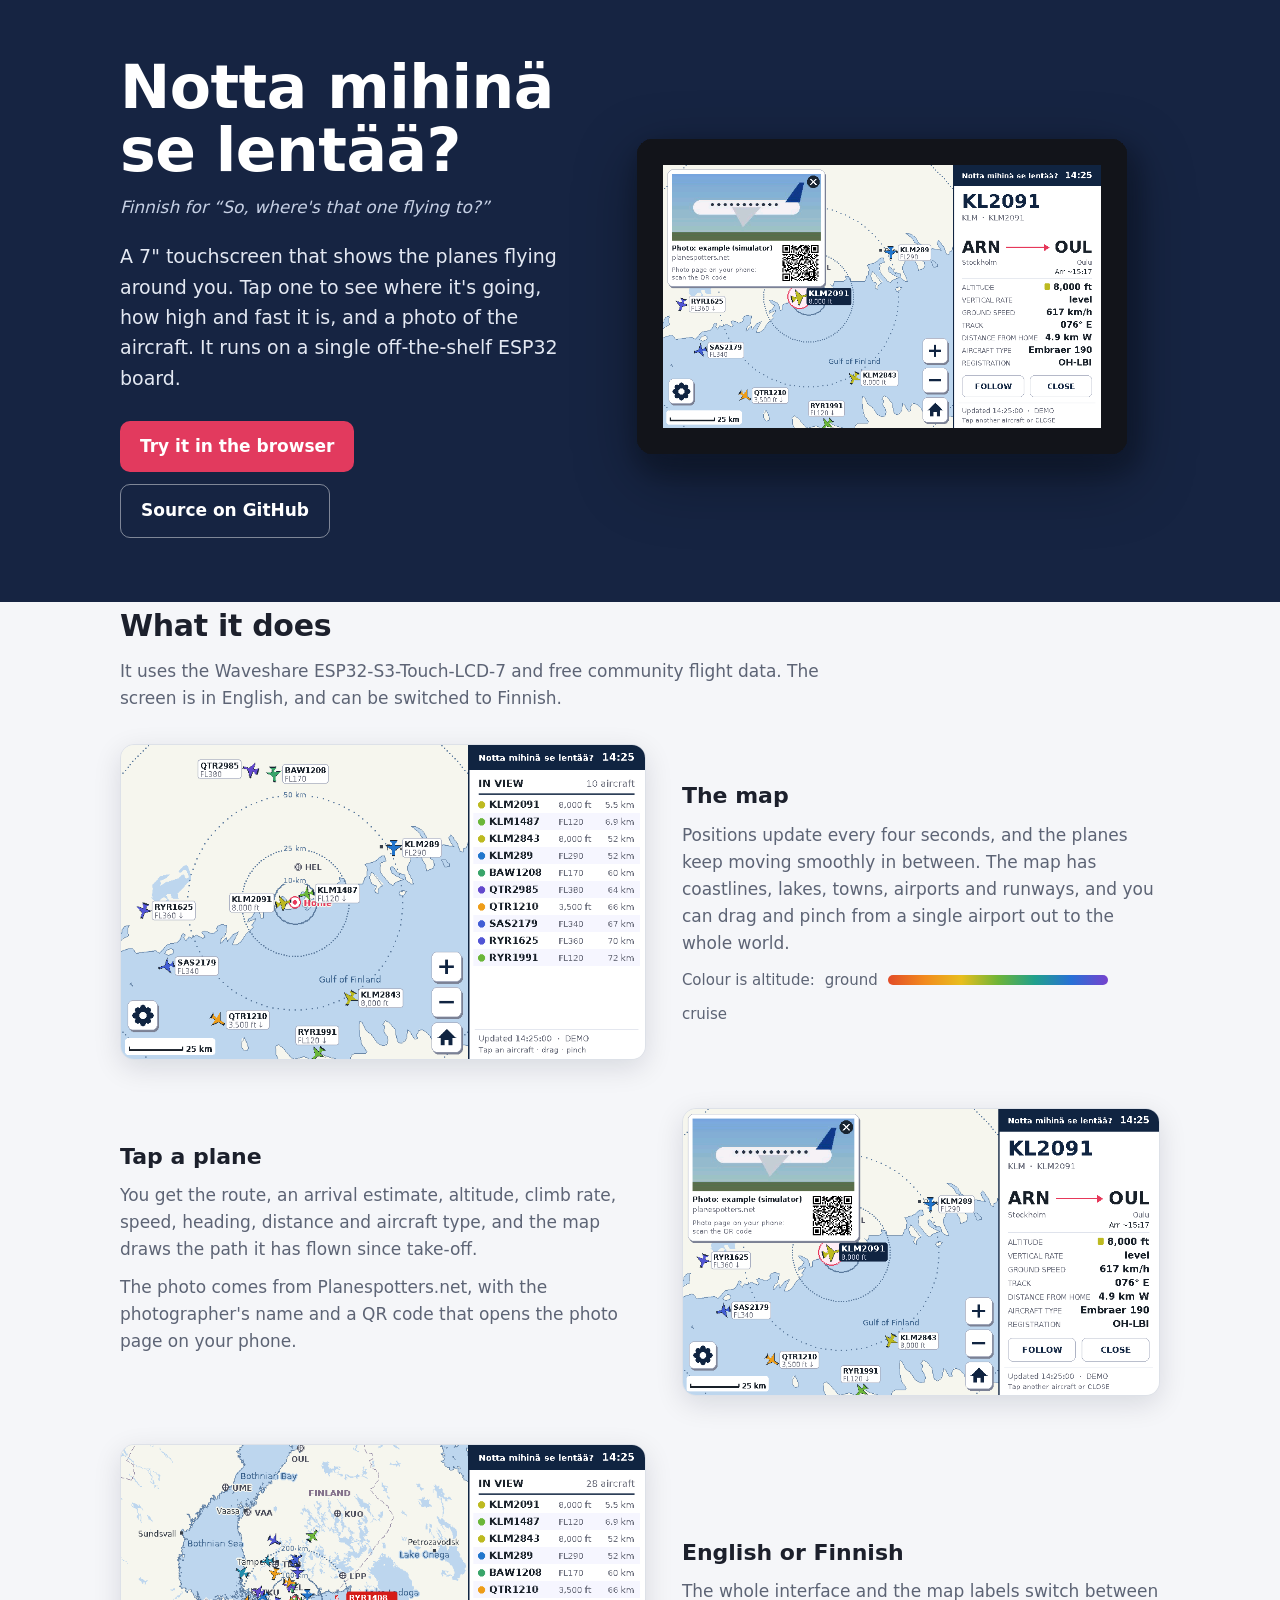
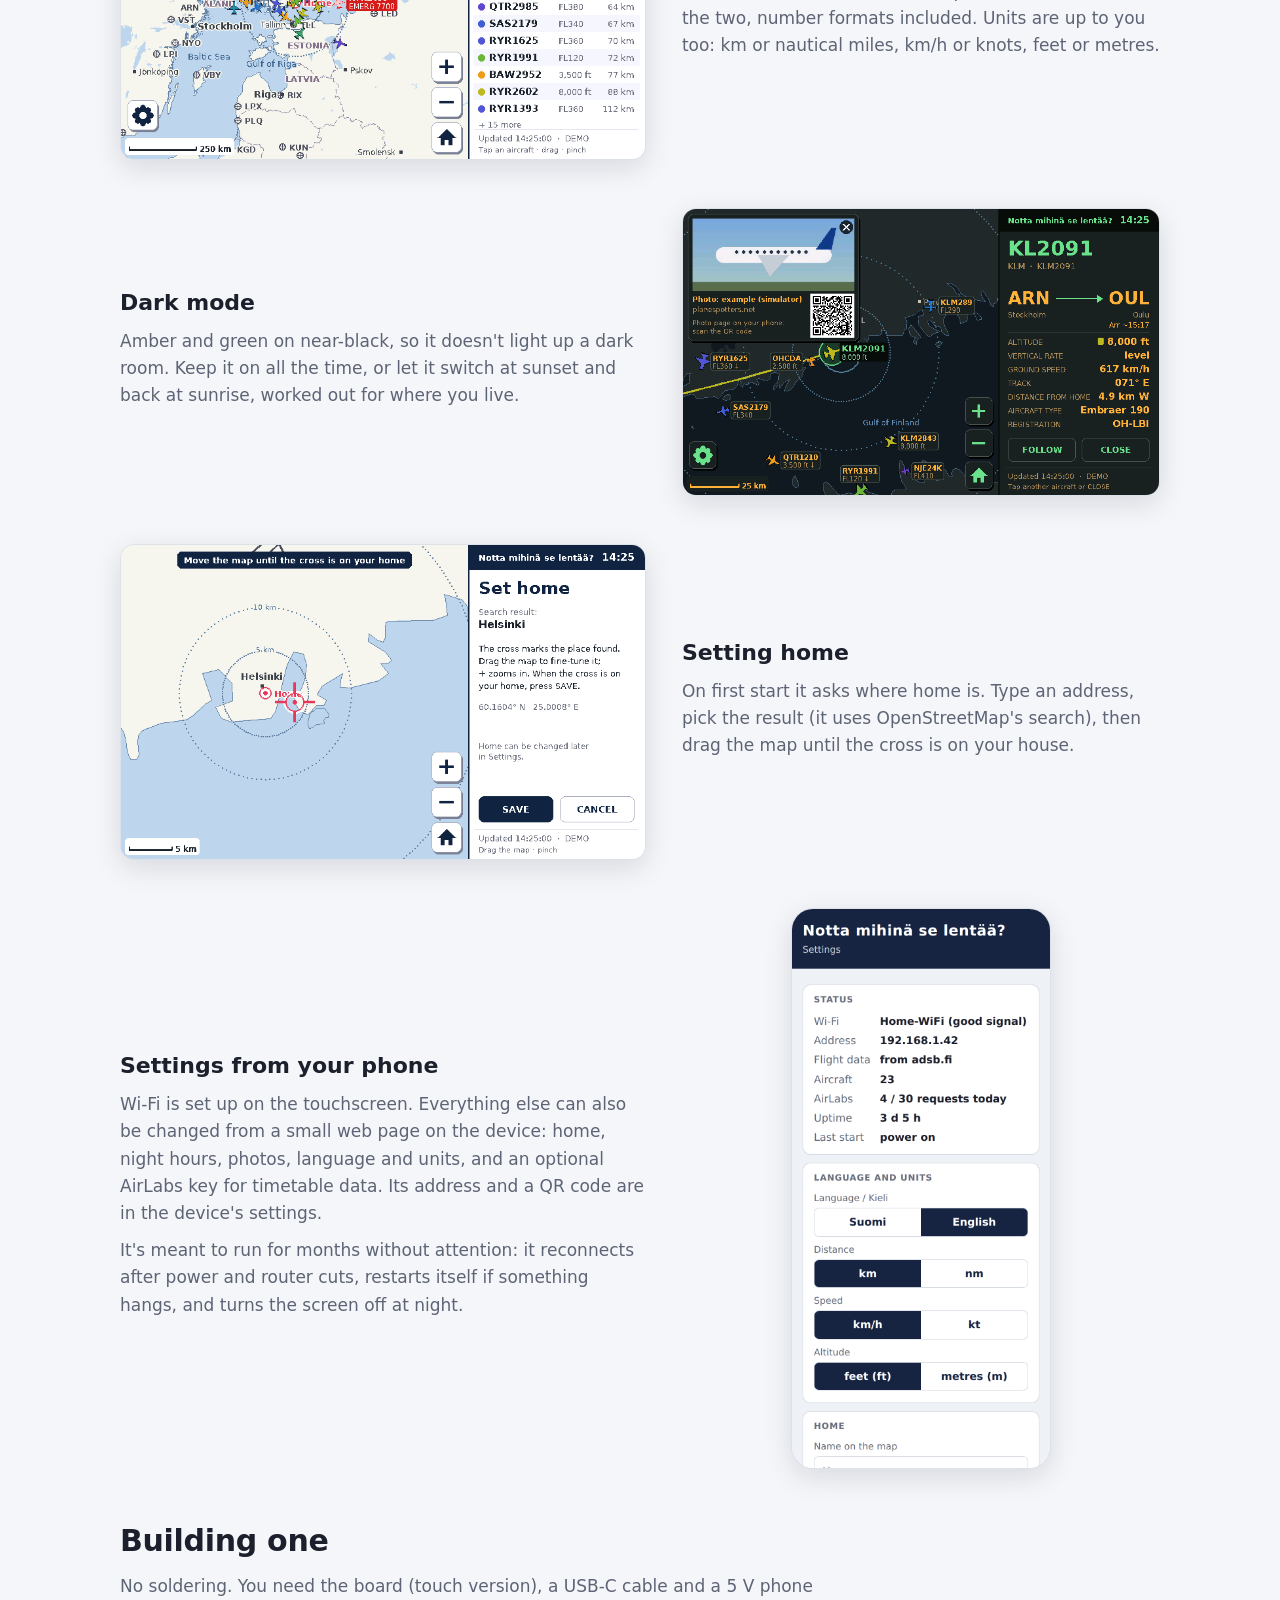
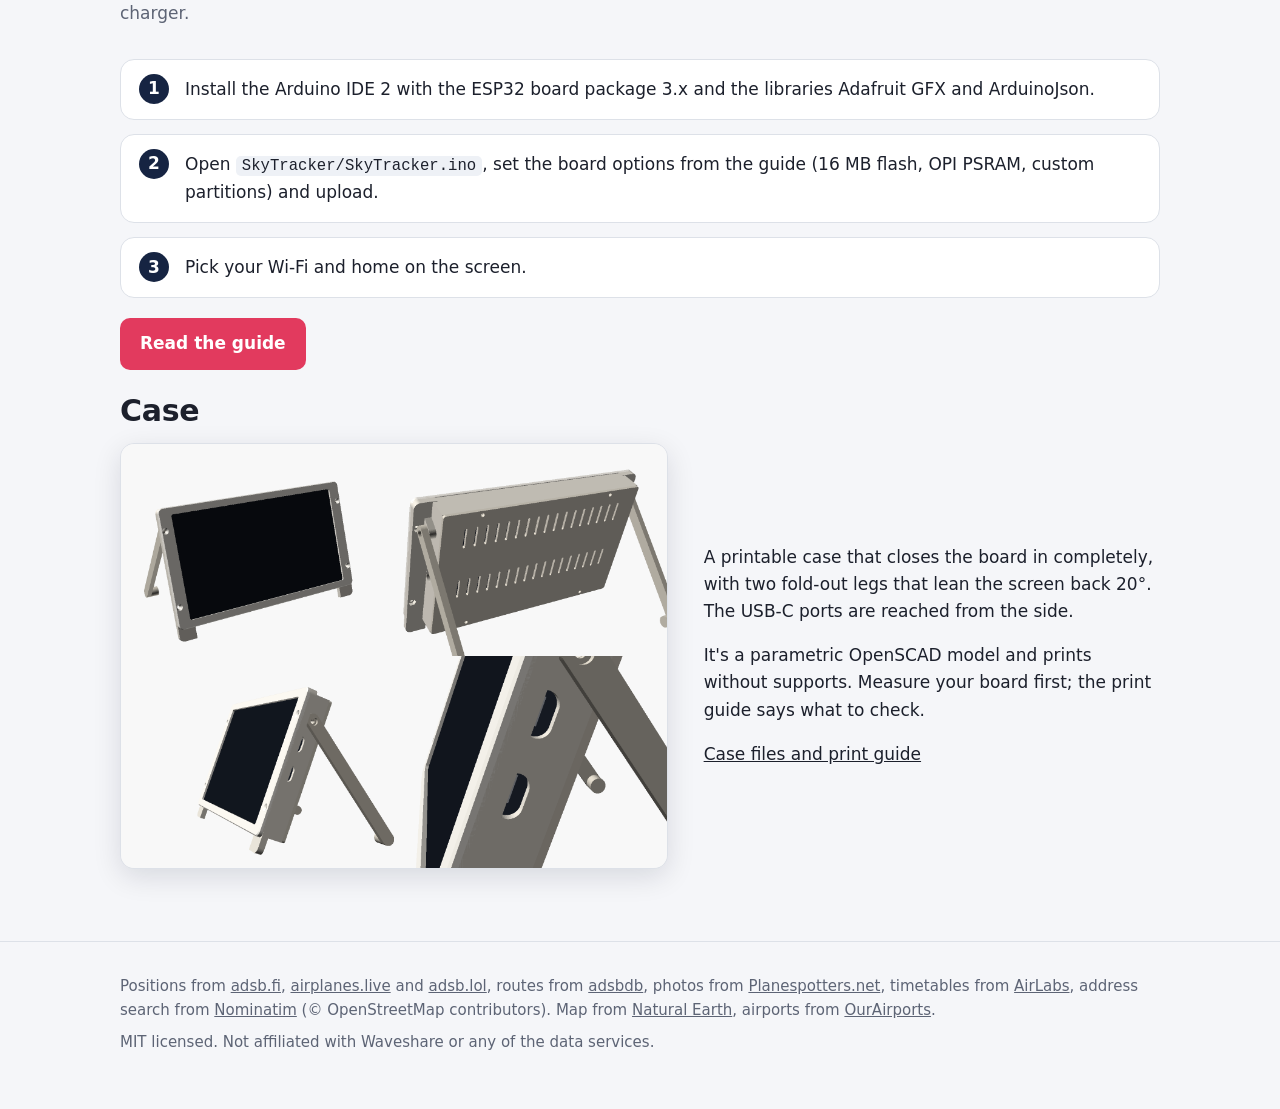
==== docs/index.html @ 8ee423da "Faster with hundreds of planes in view Aircraft icons are drawn from cached templates (outline and f" ====
<!doctype html>
<html lang="en">
<head>
<meta charset="utf-8">
<meta name="viewport" content="width=device-width, initial-scale=1">
<title>Notta mihinä se lentää? · live flight-tracking display</title>
<meta name="description" content="A live flight-tracking display for the Waveshare ESP32-S3-Touch-LCD-7: touch map, routes, flight data and aircraft photos.">
<meta property="og:title" content="Notta mihinä se lentää?">
<meta property="og:description" content="A live flight-tracking display for the Waveshare ESP32-S3-Touch-LCD-7.">
<meta property="og:image" content="https://n41kh05.github.io/notta-mihina-se-lentaa/img/social.png">
<meta property="og:type" content="website">
<meta name="twitter:card" content="summary_large_image">
<link rel="icon" href="favicon.svg">
<link rel="stylesheet" href="style.css?v=18">
</head>
<body>

<header class="hero">
  <div class="wrap">
    <div>
      <h1>Notta mihinä se lentää?</h1>
      <p class="dialect">Finnish for “So, where's that one flying to?”</p>
      <p class="lede">A 7" touchscreen that shows the planes flying around you. Tap one to see where it's going, how high and fast it is, and a photo of the aircraft. It runs on a single off-the-shelf ESP32 board.</p>
      <div class="btns">
        <a class="btn primary" href="simulator.html?v=18">Try it in the browser</a>
        <a class="btn ghost" href="https://github.com/N41KH05/notta-mihina-se-lentaa">Source on GitHub</a>
      </div>
    </div>
    <img src="img/hero.png" width="1016" height="696" alt="The display with a selected flight from Stockholm to Oulu">
  </div>
</header>

<main>
<section class="wrap" id="features">
  <h2>What it does</h2>
  <p class="sub">It uses the Waveshare ESP32-S3-Touch-LCD-7 and free community flight data. The screen is in English, and can be switched to Finnish.</p>

  <div class="feature">
    <img class="shot" src="img/map.png" width="800" height="480" alt="Map with planes around Helsinki" loading="lazy">
    <div>
      <h3>The map</h3>
      <p>Positions update every four seconds, and the planes keep moving smoothly in between. The map has coastlines, lakes, towns, airports and runways, and you can drag and pinch from a single airport out to the whole world.</p>
      <div class="alt"><span>Colour is altitude:</span><span>ground</span><span class="bar" aria-hidden="true"></span><span>cruise</span></div>
    </div>
  </div>

  <div class="feature">
    <img class="shot" src="img/selected.png" width="800" height="480" alt="A selected plane with its route and photo" loading="lazy">
    <div>
      <h3>Tap a plane</h3>
      <p>You get the route, an arrival estimate, altitude, climb rate, speed, heading, distance and aircraft type, and the map draws the path it has flown since take-off.</p>
      <p>The photo comes from Planespotters.net, with the photographer's name and a QR code that opens the photo page on your phone.</p>
    </div>
  </div>

  <div class="feature">
    <img class="shot" src="img/zoomout.png" width="800" height="480" alt="Zoomed out over the Baltic Sea" loading="lazy">
    <div>
      <h3>English or Finnish</h3>
      <p>The whole interface and the map labels switch between the two, number formats included. Units are up to you too: km or nautical miles, km/h or knots, feet or metres.</p>
    </div>
  </div>

  <div class="feature">
    <img class="shot" src="img/dark.png" width="800" height="480" alt="The dark colours: amber and green on black" loading="lazy">
    <div>
      <h3>Dark mode</h3>
      <p>Amber and green on near-black, so it doesn't light up a dark room. Keep it on all the time, or let it switch at sunset and back at sunrise, worked out for where you live.</p>
    </div>
  </div>

  <div class="feature">
    <img class="shot" src="img/home_pick.png" width="800" height="480" alt="Setting home with a crosshair on the map" loading="lazy">
    <div>
      <h3>Setting home</h3>
      <p>On first start it asks where home is. Type an address, pick the result (it uses OpenStreetMap's search), then drag the map until the cross is on your house.</p>
    </div>
  </div>

  <div class="feature">
    <img class="shot phone" src="img/phone.png" width="780" height="1688" alt="The settings page on a phone" loading="lazy">
    <div>
      <h3>Settings from your phone</h3>
      <p>Wi-Fi is set up on the touchscreen. Everything else can also be changed from a small web page on the device: home, night hours, photos, language and units, and an optional AirLabs key for timetable data. Its address and a QR code are in the device's settings.</p>
      <p>It's meant to run for months without attention: it reconnects after power and router cuts, restarts itself if something hangs, and turns the screen off at night.</p>
    </div>
  </div>
</section>

<section class="wrap" id="build">
  <h2>Building one</h2>
  <p class="sub">No soldering. You need the board (touch version), a USB-C cable and a 5 V phone charger.</p>
  <ol class="steps">
    <li>Install the Arduino IDE 2 with the ESP32 board package 3.x and the libraries Adafruit GFX and ArduinoJson.</li>
    <li>Open <code>SkyTracker/SkyTracker.ino</code>, set the board options from the guide (16 MB flash, OPI PSRAM, custom partitions) and upload.</li>
    <li>Pick your Wi-Fi and home on the screen.</li>
  </ol>
  <p class="guide-link"><a class="btn primary" href="https://github.com/N41KH05/notta-mihina-se-lentaa/blob/main/GUIDE.md">Read the guide</a></p>
</section>

<section class="wrap" id="case">
  <h2>Case</h2>
  <div class="case">
    <img class="shot" src="img/case.png" width="1800" height="1400" alt="Renders of the 3D-printed case" loading="lazy">
    <div>
      <p>A printable case that closes the board in completely, with two fold-out legs that lean the screen back 20°. The USB-C ports are reached from the side.</p>
      <p>It's a parametric OpenSCAD model and prints without supports. Measure your board first; the print guide says what to check.</p>
      <p><a href="https://github.com/N41KH05/notta-mihina-se-lentaa/tree/main/case">Case files and print guide</a></p>
    </div>
  </div>
</section>
</main>

<footer>
  <div class="wrap">
    <p>Positions from <a href="https://adsb.fi">adsb.fi</a>, <a href="https://airplanes.live">airplanes.live</a> and <a href="https://adsb.lol">adsb.lol</a>, routes from <a href="https://www.adsbdb.com">adsbdb</a>, photos from <a href="https://www.planespotters.net">Planespotters.net</a>, timetables from <a href="https://airlabs.co">AirLabs</a>, address search from <a href="https://nominatim.org">Nominatim</a> (© OpenStreetMap contributors). Map from <a href="https://www.naturalearthdata.com">Natural Earth</a>, airports from <a href="https://ourairports.com">OurAirports</a>.</p>
    <p>MIT licensed. Not affiliated with Waveshare or any of the data services.</p>
  </div>
</footer>
</body>
</html>
---- docs/style.css ----
:root {
  --navy: #162442; --accent: #e23a5e; --bg: #f5f6f9; --card: #ffffff; --text: #1c202c;
  --text2: #5d6475; --line: #dde1e8; --chip: #eef1f6;
}
@media (prefers-color-scheme: dark) {
  :root { --bg: #0e131d; --card: #171e2b; --text: #e9ecf2; --text2: #a2a9b8; --line: #283246; --chip: #1f2838; }
}
* { box-sizing: border-box; }
html { scroll-behavior: smooth; }
body { margin: 0; background: var(--bg); color: var(--text);
  font: 17px/1.6 system-ui, -apple-system, "Segoe UI", Roboto, "Helvetica Neue", sans-serif; }
a { color: inherit; }
img { max-width: 100%; height: auto; display: block; }
.wrap { max-width: 1080px; margin: 0 auto; padding: 0 20px; }

/* hero */
.hero { background: var(--navy); color: #fff; padding: 56px 0 64px; overflow: hidden; }
.hero .wrap { display: grid; grid-template-columns: 1fr 1.25fr; gap: 40px; align-items: center; }
.hero h1 { font-size: clamp(38px, 5.6vw, 60px); line-height: 1.05; margin: 0 0 12px; letter-spacing: -0.5px; }
.hero .dialect { font-style: italic; color: #c6d0e4; margin: 0 0 20px; }
.hero .lede { font-size: 19px; color: #e3e8f2; margin: 0 0 28px; max-width: 32em; }
.btns { display: flex; flex-wrap: wrap; gap: 12px; }
.btn { display: inline-block; padding: 12px 20px; border-radius: 10px; font-weight: 700; text-decoration: none; }
.btn.primary { background: var(--accent); color: #fff; }
.btn.ghost { border: 1.5px solid rgba(255,255,255,.45); color: #fff; }
.btn:hover { filter: brightness(1.08); }
.hero img { filter: drop-shadow(0 18px 30px rgba(0,0,0,.35)); }

/* sections */
section { padding: 64px 0 8px; }
h2 { font-size: 30px; margin: 0 0 8px; letter-spacing: -0.3px; }
.sub { color: var(--text2); margin: 0 0 32px; max-width: 42em; }
.feature { display: grid; grid-template-columns: 1.1fr 1fr; gap: 36px; align-items: center; margin: 0 0 48px; }
.feature:nth-child(even) .shot { order: 2; }
.shot { border-radius: 14px; overflow: hidden; border: 1px solid var(--line); box-shadow: 0 8px 28px rgba(10,20,40,.12); background: #000; }
.shot.phone { max-width: 260px; justify-self: center; border-radius: 22px; }
.feature h3 { font-size: 22px; margin: 0 0 8px; }
.feature p { margin: 0 0 10px; color: var(--text2); }
.feature p b { color: var(--text); }

.cards { display: grid; grid-template-columns: repeat(auto-fit, minmax(230px, 1fr)); gap: 16px; }
.card { background: var(--card); border: 1px solid var(--line); border-radius: 14px; padding: 20px; }
.card h3 { margin: 0 0 6px; font-size: 18px; }
.card p { margin: 0; color: var(--text2); font-size: 16px; }

ol.steps { counter-reset: s; list-style: none; padding: 0; margin: 0; display: grid; gap: 14px; }
ol.steps li { counter-increment: s; background: var(--card); border: 1px solid var(--line); border-radius: 14px;
  padding: 16px 20px 16px 64px; position: relative; }
ol.steps li::before { content: counter(s); position: absolute; left: 18px; top: 14px; width: 30px; height: 30px;
  border-radius: 50%; background: var(--navy); color: #fff; font-weight: 700; display: grid; place-items: center; }
@media (prefers-color-scheme: dark) { ol.steps li::before { background: #3a5a9a; } }
code { background: var(--chip); padding: 1px 6px; border-radius: 5px; font-size: .92em; }

.case { display: grid; grid-template-columns: 1.2fr 1fr; gap: 36px; align-items: center; }
.case .shot { background: #fff; }

.alt { display: flex; align-items: center; gap: 10px; flex-wrap: wrap; font-size: 15px; color: var(--text2); }
.alt .bar { width: 220px; max-width: 60vw; height: 10px; border-radius: 5px;
  background: linear-gradient(90deg, #e24c28, #f28a1e, #e8be1e, #6eb438, #20a08c, #2870d6, #7642ce); }

footer { margin-top: 72px; padding: 32px 0 48px; border-top: 1px solid var(--line); color: var(--text2); font-size: 15px; }
footer p { margin: 0 0 8px; }

@media (max-width: 820px) {
  .hero .wrap, .feature, .case { grid-template-columns: 1fr; }
  .feature:nth-child(even) .shot { order: 0; }
  .hero { padding: 40px 0 44px; }
}
.guide-link { margin-top: 20px; }
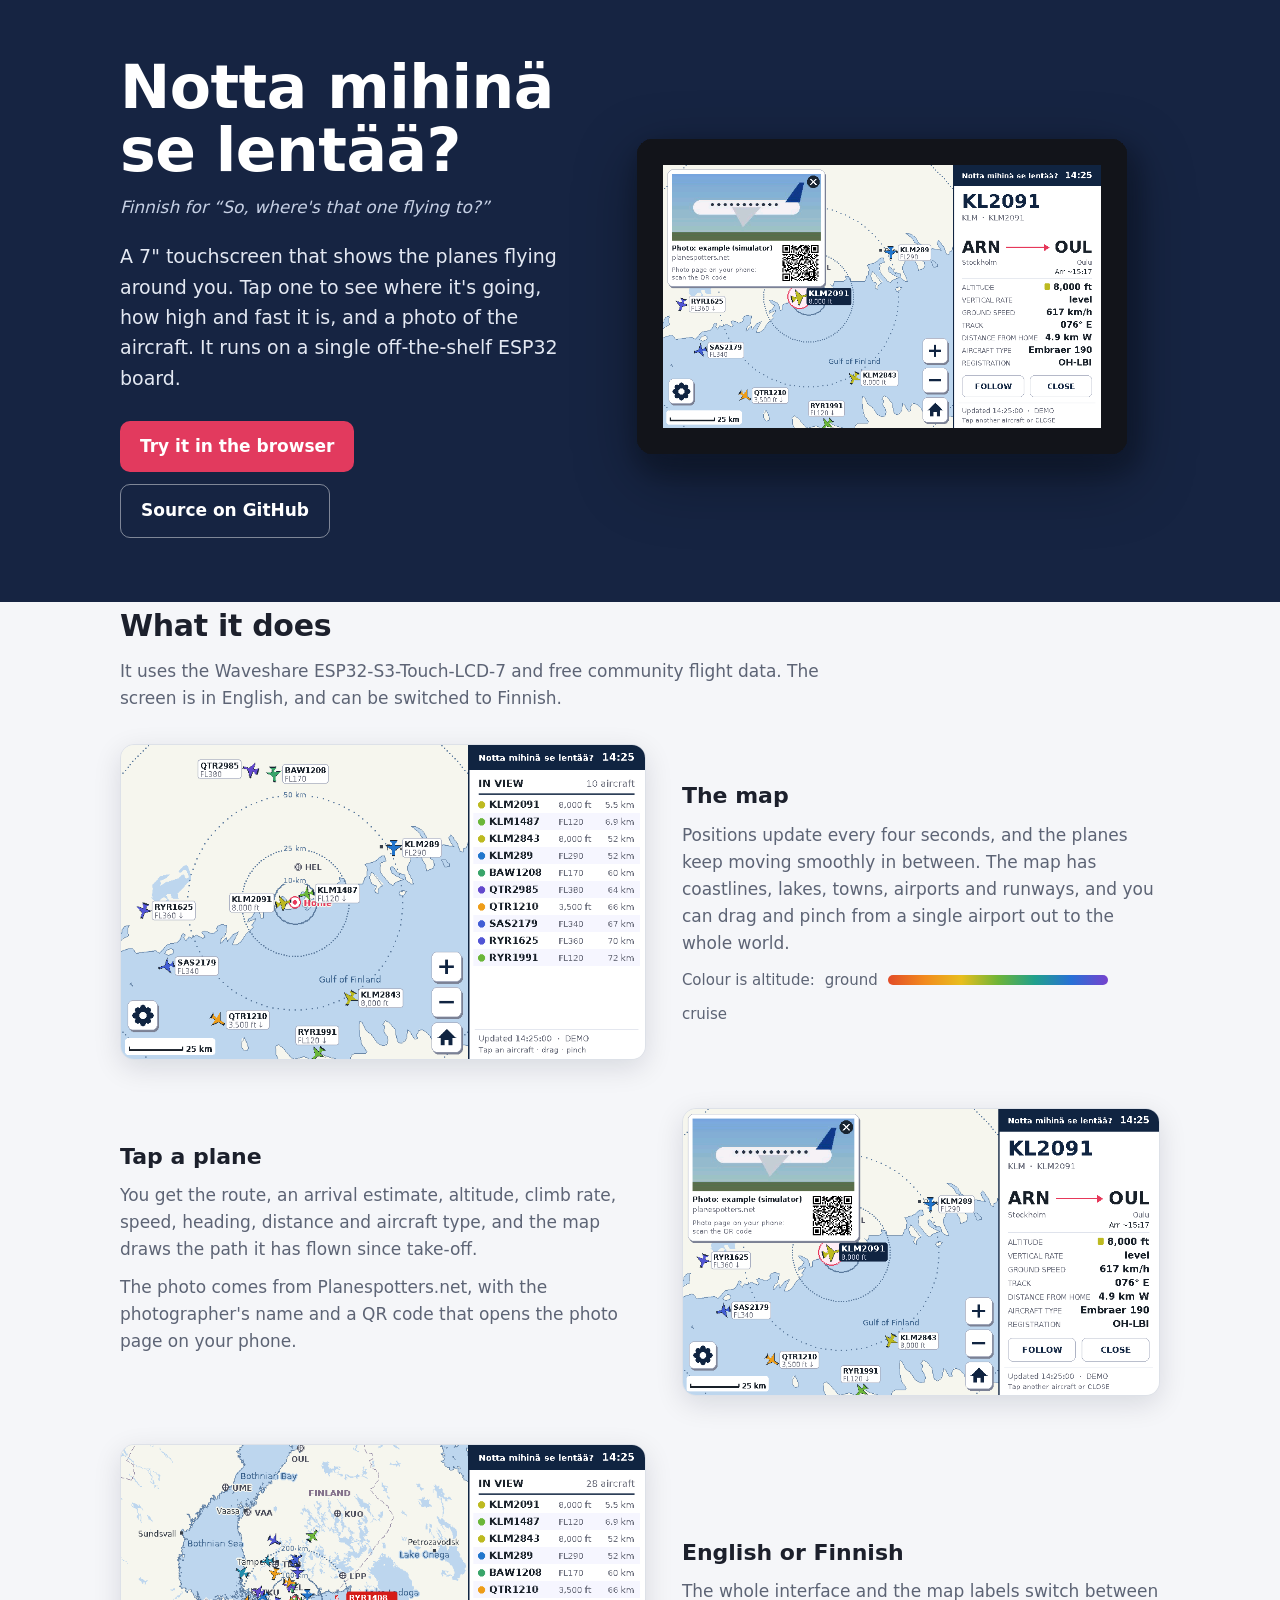
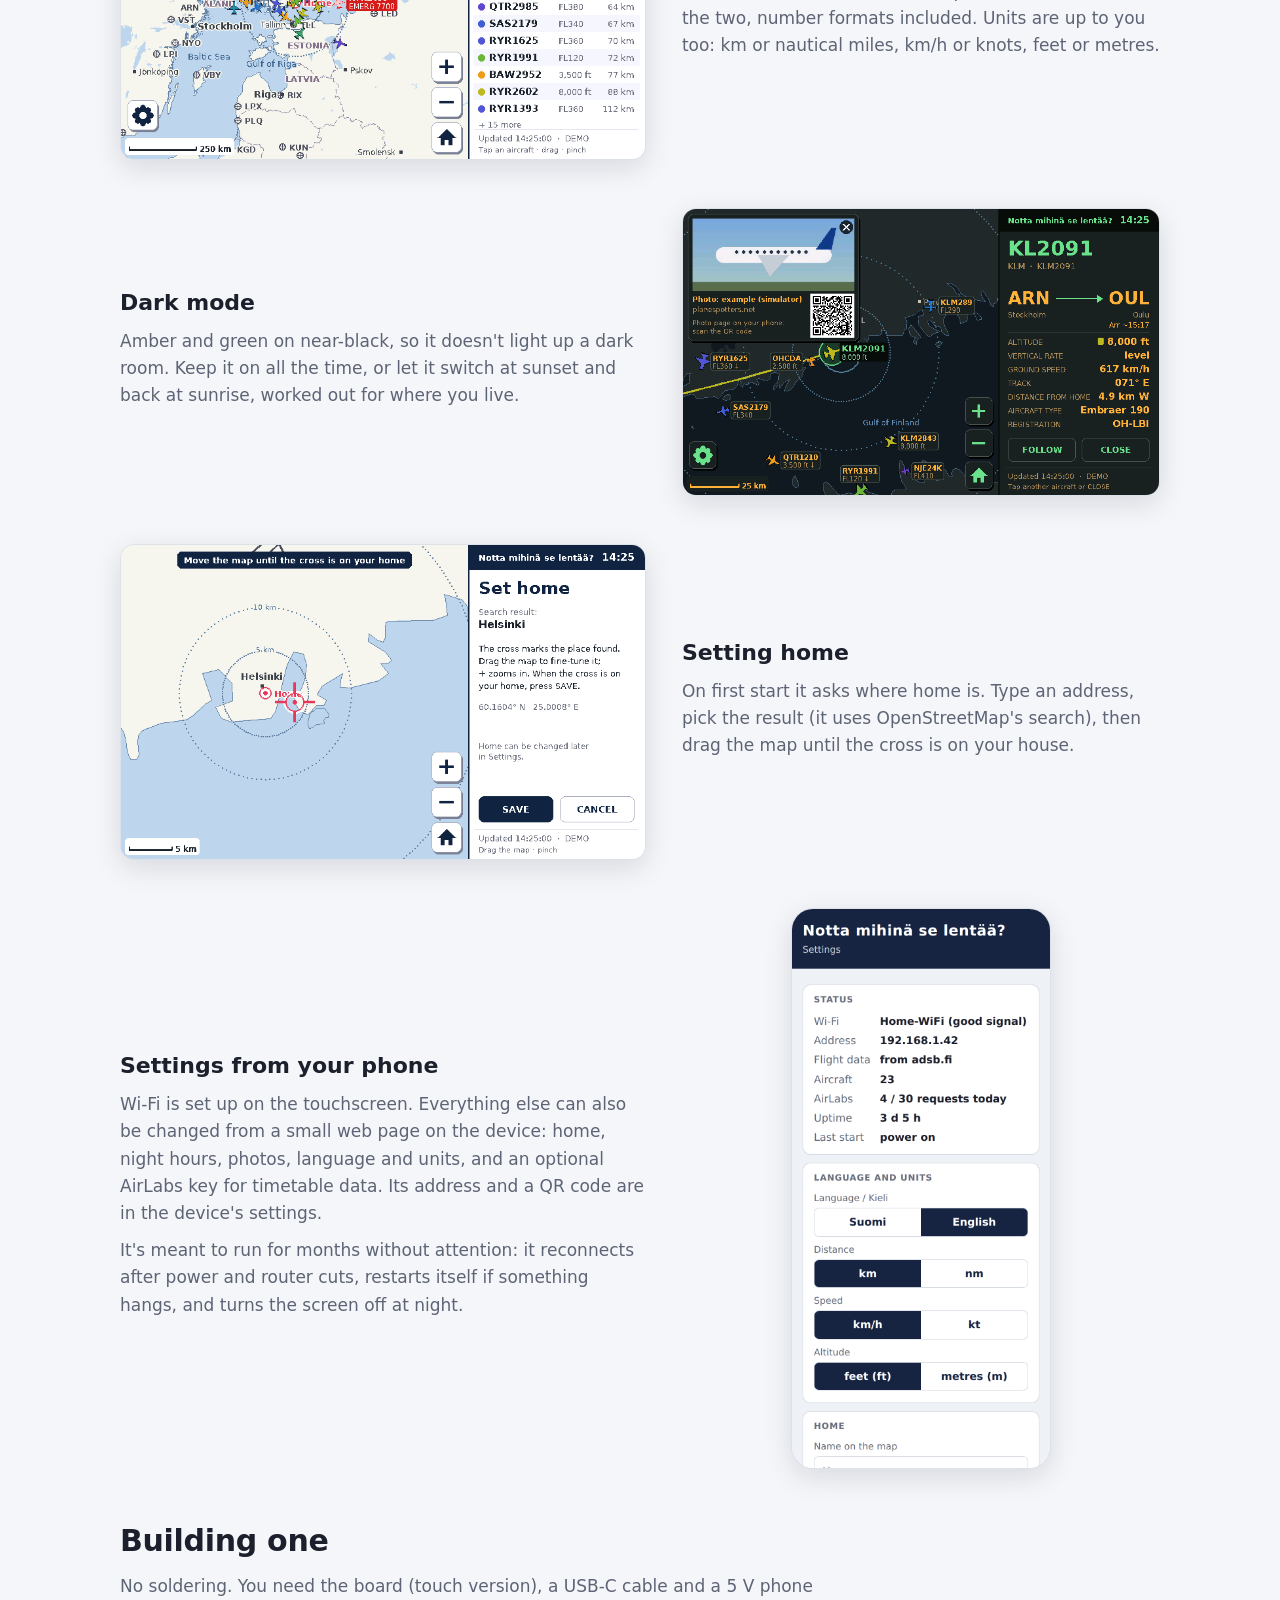
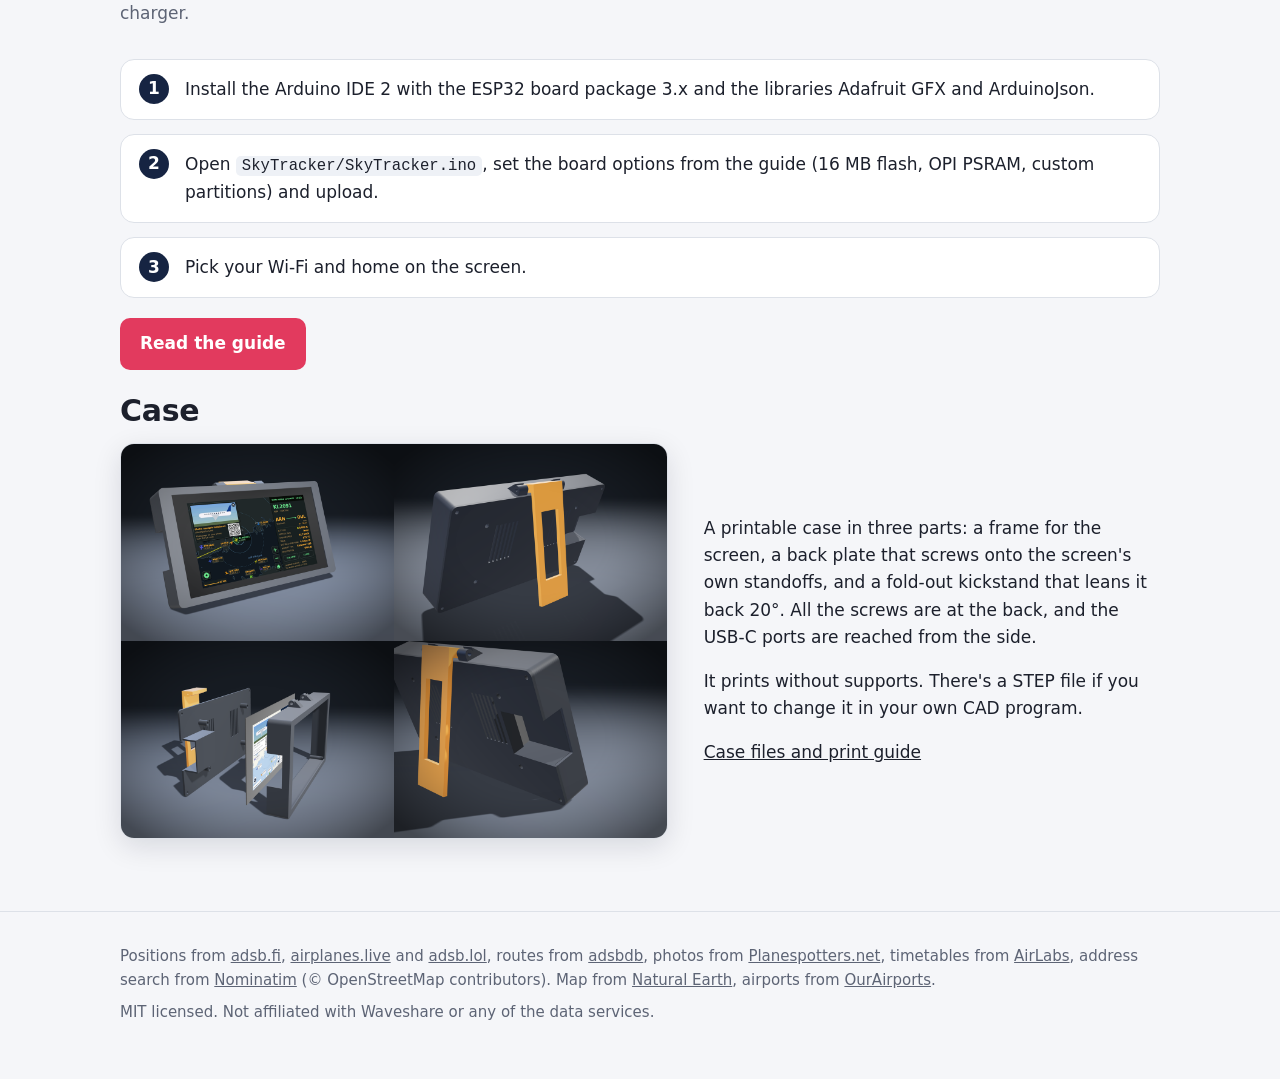
==== commit 7a2e8e13: "New case: screen mounts on its standoffs, side USB bay, fold-out kickstand Replaces the OpenSCAD cas" ====
--- a/docs/index.html
+++ b/docs/index.html
@@ -11,7 +11,7 @@
 <meta property="og:type" content="website">
 <meta name="twitter:card" content="summary_large_image">
 <link rel="icon" href="favicon.svg">
-<link rel="stylesheet" href="style.css?v=18">
+<link rel="stylesheet" href="style.css?v=20">
 </head>
 <body>
 
@@ -22,7 +22,7 @@
       <p class="dialect">Finnish for “So, where's that one flying to?”</p>
       <p class="lede">A 7" touchscreen that shows the planes flying around you. Tap one to see where it's going, how high and fast it is, and a photo of the aircraft. It runs on a single off-the-shelf ESP32 board.</p>
       <div class="btns">
-        <a class="btn primary" href="simulator.html?v=18">Try it in the browser</a>
+        <a class="btn primary" href="simulator.html?v=20">Try it in the browser</a>
         <a class="btn ghost" href="https://github.com/N41KH05/notta-mihina-se-lentaa">Source on GitHub</a>
       </div>
     </div>
@@ -101,10 +101,10 @@
 <section class="wrap" id="case">
   <h2>Case</h2>
   <div class="case">
-    <img class="shot" src="img/case.png" width="1800" height="1400" alt="Renders of the 3D-printed case" loading="lazy">
+    <img class="shot" src="img/case.png" width="1800" height="1300" alt="Renders of the 3D-printed case" loading="lazy">
     <div>
-      <p>A printable case that closes the board in completely, with two fold-out legs that lean the screen back 20°. The USB-C ports are reached from the side.</p>
-      <p>It's a parametric OpenSCAD model and prints without supports. Measure your board first; the print guide says what to check.</p>
+      <p>A printable case in three parts: a frame for the screen, a back plate that screws onto the screen's own standoffs, and a fold-out kickstand that leans it back 20°. All the screws are at the back, and the USB-C ports are reached from the side.</p>
+      <p>It prints without supports. There's a STEP file if you want to change it in your own CAD program.</p>
       <p><a href="https://github.com/N41KH05/notta-mihina-se-lentaa/tree/main/case">Case files and print guide</a></p>
     </div>
   </div>
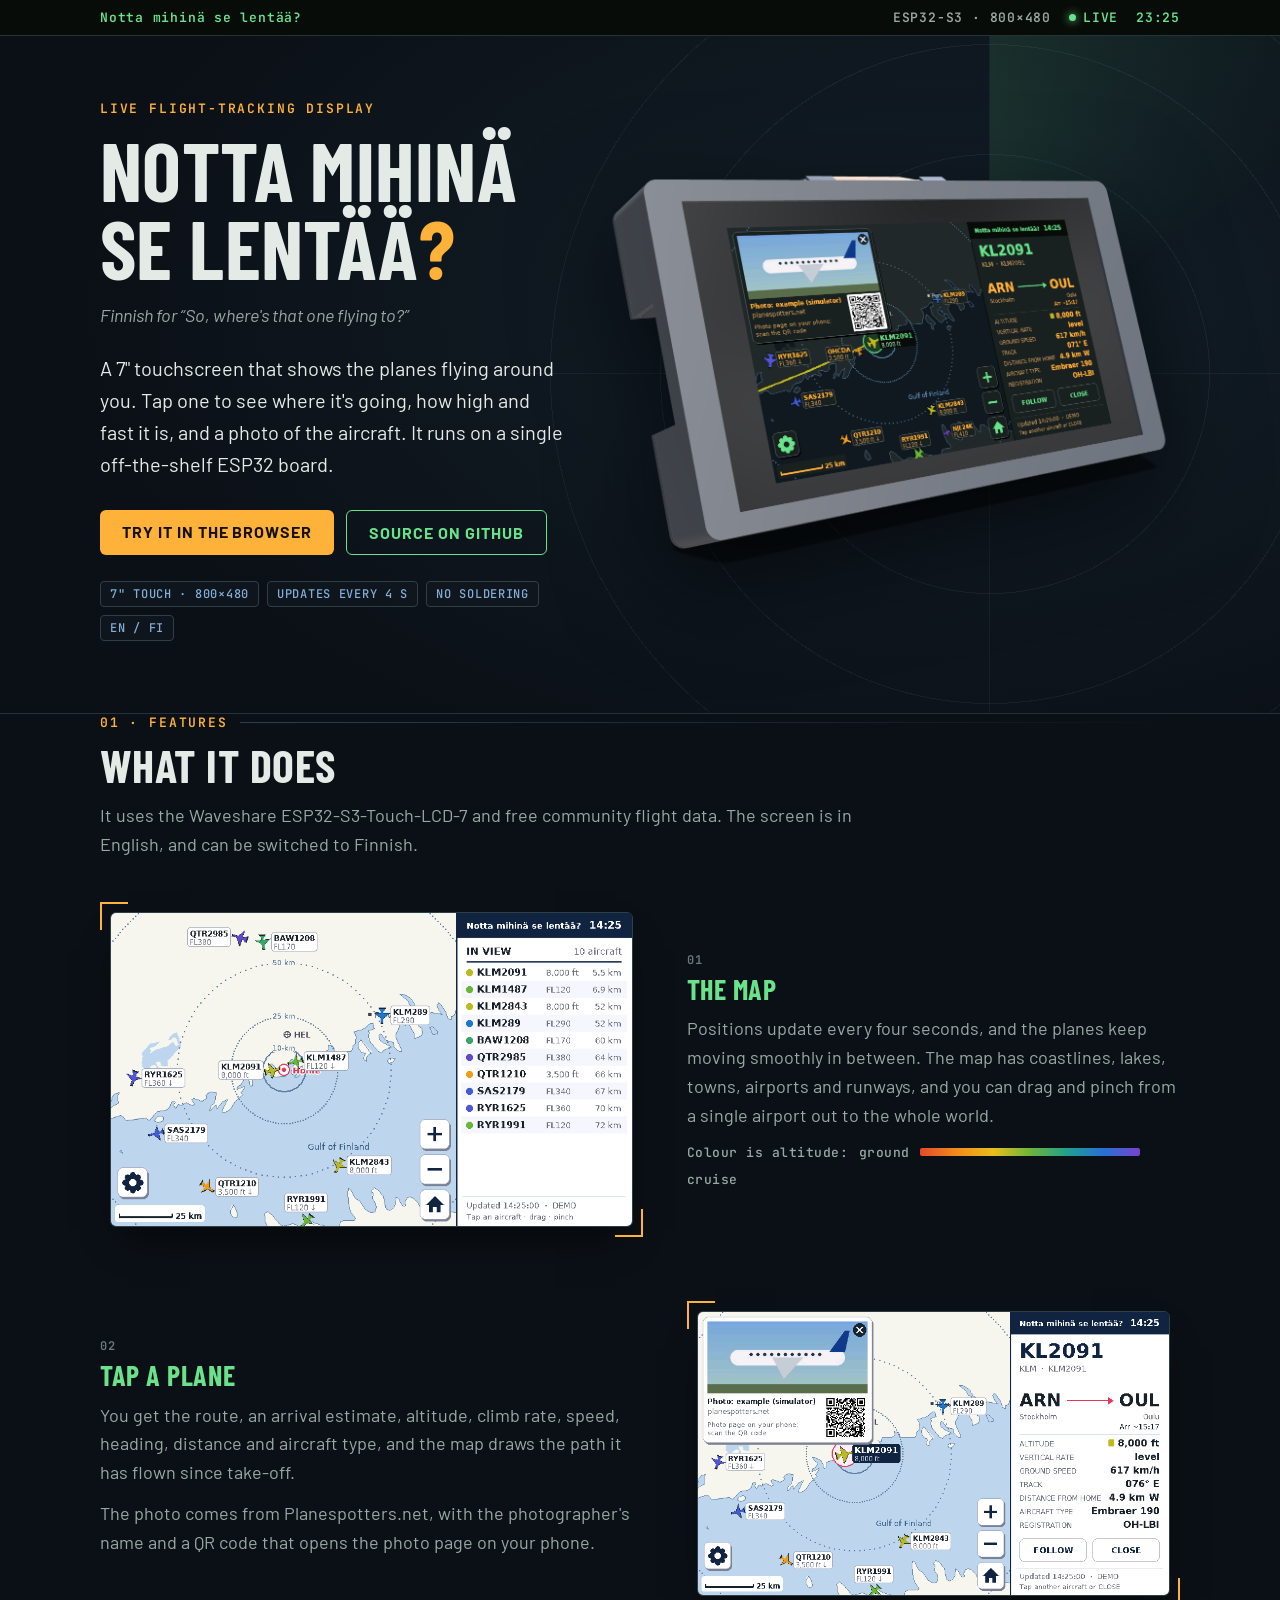
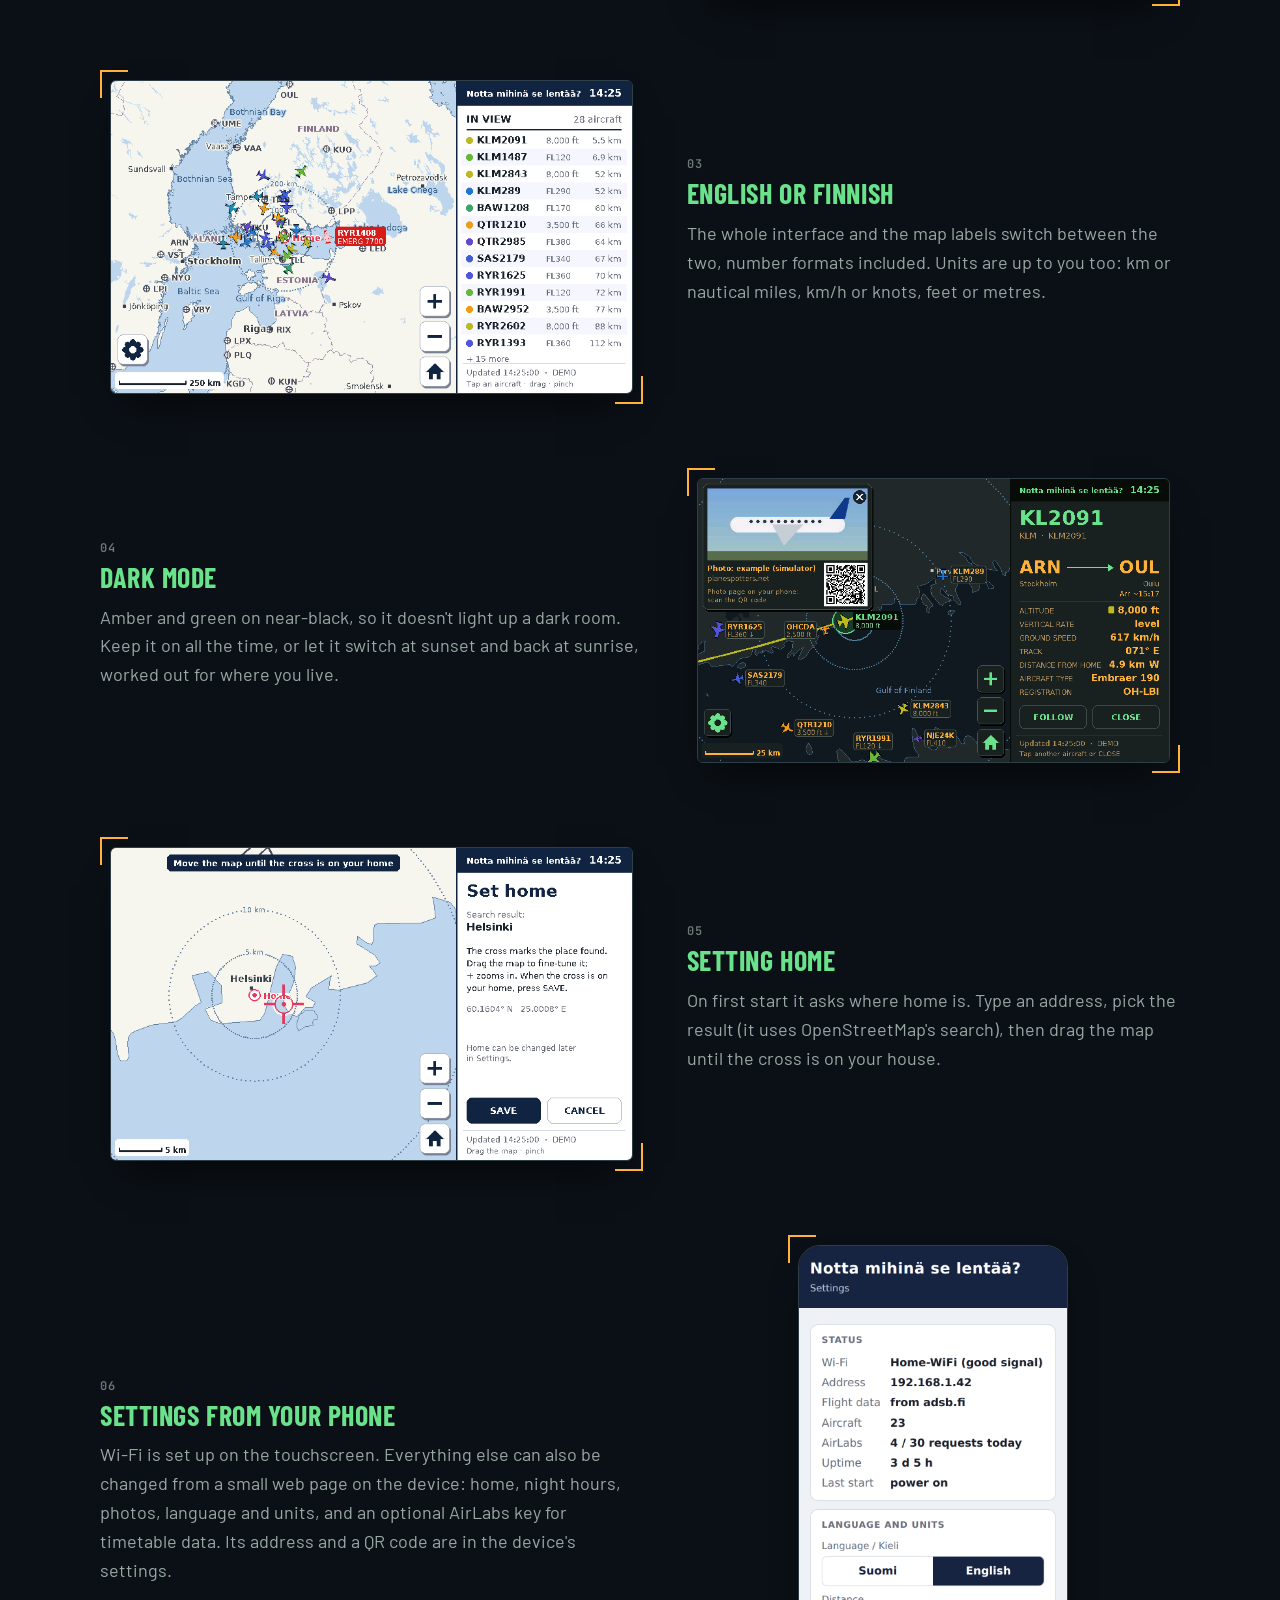
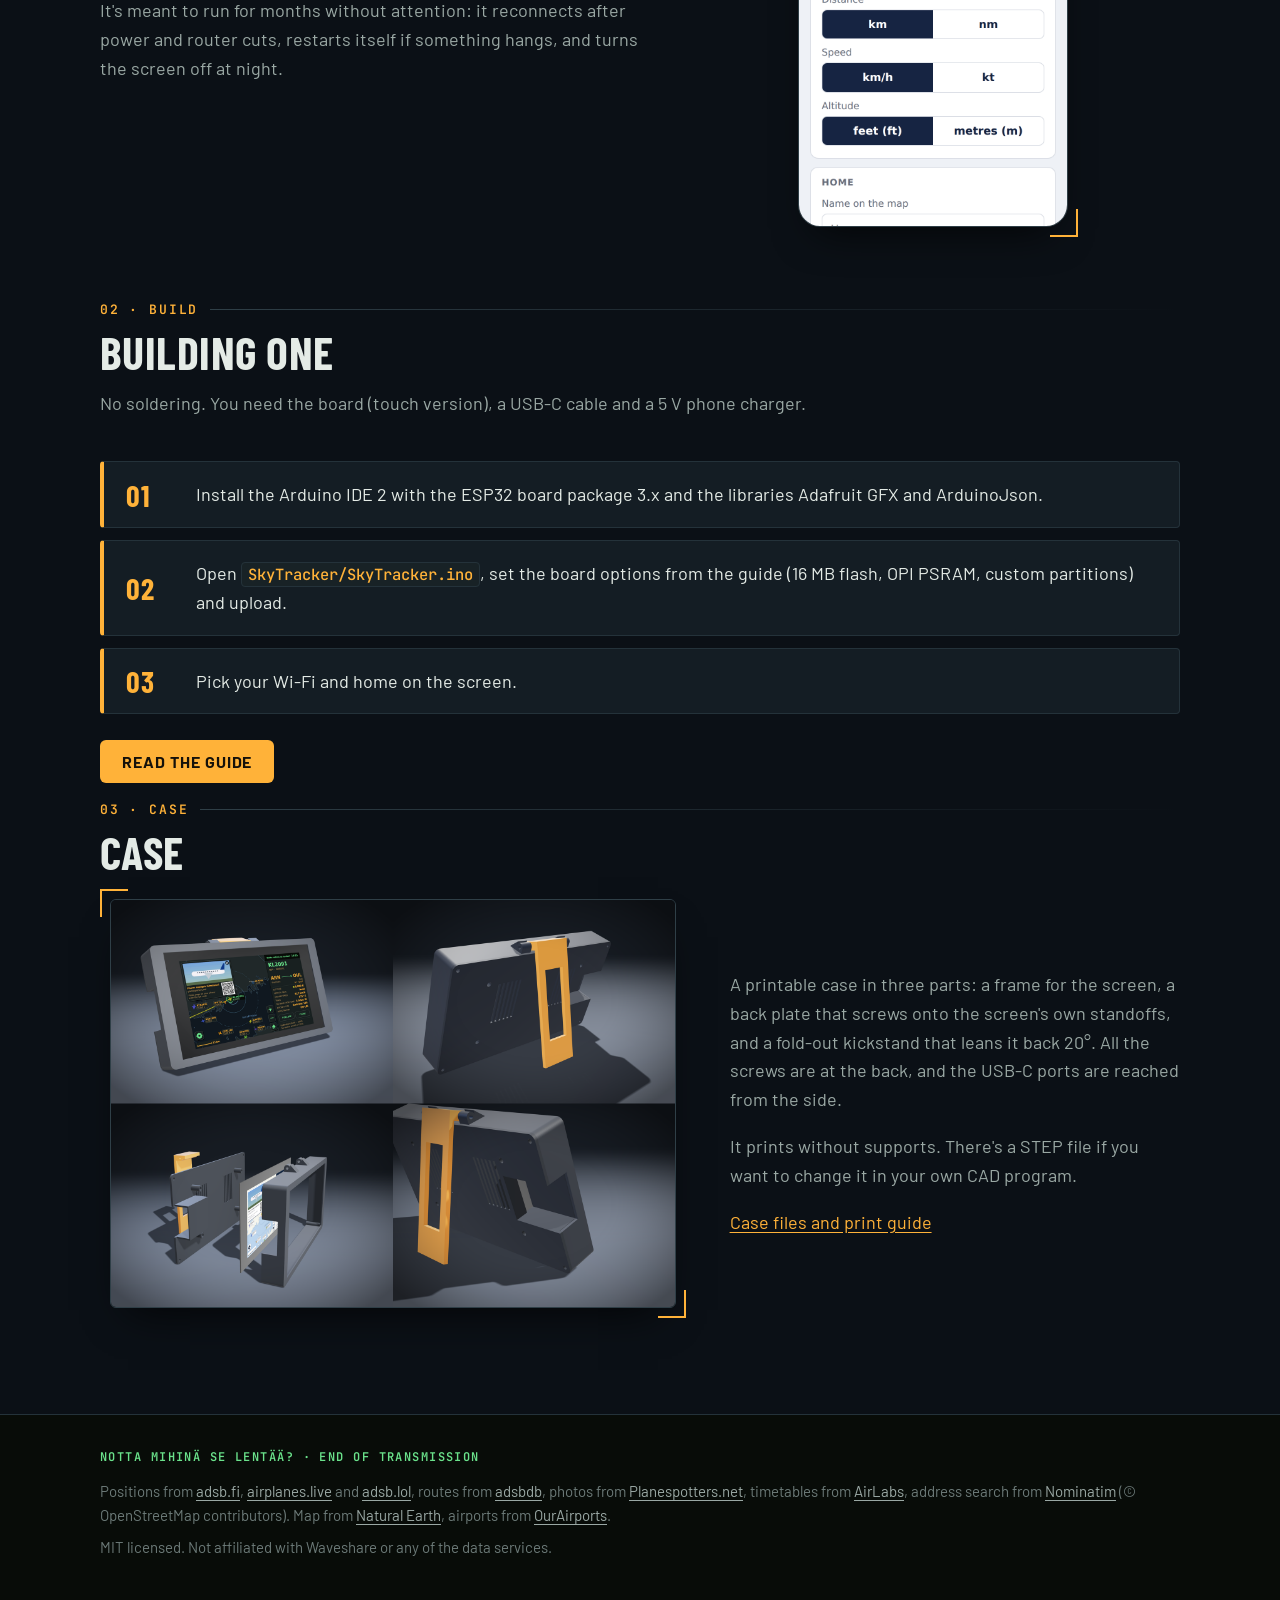
==== commit 9b5ed9e2: "Site: dark cockpit look to match the device Amber and green on near-black like the screen's dark mod" ====
--- a/docs/index.html
+++ b/docs/index.html
@@ -11,33 +11,51 @@
 <meta property="og:type" content="website">
 <meta name="twitter:card" content="summary_large_image">
 <link rel="icon" href="favicon.svg">
-<link rel="stylesheet" href="style.css?v=20">
+<link rel="preconnect" href="https://fonts.googleapis.com">
+<link rel="preconnect" href="https://fonts.gstatic.com" crossorigin>
+<link rel="stylesheet" href="https://fonts.googleapis.com/css2?family=Barlow:ital,wght@0,400;0,500;0,600;0,700;1,400&family=Barlow+Condensed:wght@600;700&family=JetBrains+Mono:wght@500;600&display=swap">
+<link rel="stylesheet" href="style.css?v=21">
+<meta name="theme-color" content="#080c08">
 </head>
 <body>
 
+<div class="strip">
+  <div class="wrap">
+    <span class="name">Notta mihinä se lentää?</span>
+    <span class="right"><span class="hide-sm">ESP32-S3 · 800×480</span><span class="live">LIVE</span><time id="clock">--:--</time></span>
+  </div>
+</div>
+
 <header class="hero">
+  <div class="radar" aria-hidden="true"></div>
   <div class="wrap">
     <div>
-      <h1>Notta mihinä se lentää?</h1>
+      <p class="eyebrow">Live flight-tracking display</p>
+      <h1>Notta mihinä se lentää<span class="q">?</span></h1>
       <p class="dialect">Finnish for “So, where's that one flying to?”</p>
       <p class="lede">A 7" touchscreen that shows the planes flying around you. Tap one to see where it's going, how high and fast it is, and a photo of the aircraft. It runs on a single off-the-shelf ESP32 board.</p>
       <div class="btns">
-        <a class="btn primary" href="simulator.html?v=20">Try it in the browser</a>
+        <a class="btn primary" href="simulator.html?v=21">Try it in the browser</a>
         <a class="btn ghost" href="https://github.com/N41KH05/notta-mihina-se-lentaa">Source on GitHub</a>
       </div>
+      <ul class="specs">
+        <li>7" TOUCH · 800×480</li><li>UPDATES EVERY 4 S</li><li>NO SOLDERING</li><li>EN / FI</li>
+      </ul>
     </div>
-    <img src="img/hero.png" width="1016" height="696" alt="The display with a selected flight from Stockholm to Oulu">
+    <img class="device" src="img/device.png" width="1196" height="859" alt="The display in its 3D-printed case, showing a flight from Stockholm to Oulu in dark mode">
   </div>
 </header>
 
 <main>
 <section class="wrap" id="features">
+  <p class="label">01 · Features</p>
   <h2>What it does</h2>
   <p class="sub">It uses the Waveshare ESP32-S3-Touch-LCD-7 and free community flight data. The screen is in English, and can be switched to Finnish.</p>
 
   <div class="feature">
-    <img class="shot" src="img/map.png" width="800" height="480" alt="Map with planes around Helsinki" loading="lazy">
+    <div class="frame"><img class="shot" src="img/map.png" width="800" height="480" alt="Map with planes around Helsinki" loading="lazy"></div>
     <div>
+      <p class="num">01</p>
       <h3>The map</h3>
       <p>Positions update every four seconds, and the planes keep moving smoothly in between. The map has coastlines, lakes, towns, airports and runways, and you can drag and pinch from a single airport out to the whole world.</p>
       <div class="alt"><span>Colour is altitude:</span><span>ground</span><span class="bar" aria-hidden="true"></span><span>cruise</span></div>
@@ -45,8 +63,9 @@
   </div>
 
   <div class="feature">
-    <img class="shot" src="img/selected.png" width="800" height="480" alt="A selected plane with its route and photo" loading="lazy">
+    <div class="frame"><img class="shot" src="img/selected.png" width="800" height="480" alt="A selected plane with its route and photo" loading="lazy"></div>
     <div>
+      <p class="num">02</p>
       <h3>Tap a plane</h3>
       <p>You get the route, an arrival estimate, altitude, climb rate, speed, heading, distance and aircraft type, and the map draws the path it has flown since take-off.</p>
       <p>The photo comes from Planespotters.net, with the photographer's name and a QR code that opens the photo page on your phone.</p>
@@ -54,32 +73,36 @@
   </div>
 
   <div class="feature">
-    <img class="shot" src="img/zoomout.png" width="800" height="480" alt="Zoomed out over the Baltic Sea" loading="lazy">
+    <div class="frame"><img class="shot" src="img/zoomout.png" width="800" height="480" alt="Zoomed out over the Baltic Sea" loading="lazy"></div>
     <div>
+      <p class="num">03</p>
       <h3>English or Finnish</h3>
       <p>The whole interface and the map labels switch between the two, number formats included. Units are up to you too: km or nautical miles, km/h or knots, feet or metres.</p>
     </div>
   </div>
 
   <div class="feature">
-    <img class="shot" src="img/dark.png" width="800" height="480" alt="The dark colours: amber and green on black" loading="lazy">
+    <div class="frame"><img class="shot" src="img/dark.png" width="800" height="480" alt="The dark colours: amber and green on black" loading="lazy"></div>
     <div>
+      <p class="num">04</p>
       <h3>Dark mode</h3>
       <p>Amber and green on near-black, so it doesn't light up a dark room. Keep it on all the time, or let it switch at sunset and back at sunrise, worked out for where you live.</p>
     </div>
   </div>
 
   <div class="feature">
-    <img class="shot" src="img/home_pick.png" width="800" height="480" alt="Setting home with a crosshair on the map" loading="lazy">
+    <div class="frame"><img class="shot" src="img/home_pick.png" width="800" height="480" alt="Setting home with a crosshair on the map" loading="lazy"></div>
     <div>
+      <p class="num">05</p>
       <h3>Setting home</h3>
       <p>On first start it asks where home is. Type an address, pick the result (it uses OpenStreetMap's search), then drag the map until the cross is on your house.</p>
     </div>
   </div>
 
   <div class="feature">
-    <img class="shot phone" src="img/phone.png" width="780" height="1688" alt="The settings page on a phone" loading="lazy">
+    <div class="frame phone"><img class="shot" src="img/phone.png" width="780" height="1688" alt="The settings page on a phone" loading="lazy"></div>
     <div>
+      <p class="num">06</p>
       <h3>Settings from your phone</h3>
       <p>Wi-Fi is set up on the touchscreen. Everything else can also be changed from a small web page on the device: home, night hours, photos, language and units, and an optional AirLabs key for timetable data. Its address and a QR code are in the device's settings.</p>
       <p>It's meant to run for months without attention: it reconnects after power and router cuts, restarts itself if something hangs, and turns the screen off at night.</p>
@@ -88,6 +111,7 @@
 </section>
 
 <section class="wrap" id="build">
+  <p class="label">02 · Build</p>
   <h2>Building one</h2>
   <p class="sub">No soldering. You need the board (touch version), a USB-C cable and a 5 V phone charger.</p>
   <ol class="steps">
@@ -99,9 +123,10 @@
 </section>
 
 <section class="wrap" id="case">
+  <p class="label">03 · Case</p>
   <h2>Case</h2>
   <div class="case">
-    <img class="shot" src="img/case.png" width="1800" height="1300" alt="Renders of the 3D-printed case" loading="lazy">
+    <div class="frame"><img class="shot" src="img/case.png" width="1800" height="1300" alt="Renders of the 3D-printed case" loading="lazy"></div>
     <div>
       <p>A printable case in three parts: a frame for the screen, a back plate that screws onto the screen's own standoffs, and a fold-out kickstand that leans it back 20°. All the screws are at the back, and the USB-C ports are reached from the side.</p>
       <p>It prints without supports. There's a STEP file if you want to change it in your own CAD program.</p>
@@ -113,9 +138,17 @@
 
 <footer>
   <div class="wrap">
+    <p class="sign">NOTTA MIHINÄ SE LENTÄÄ? · END OF TRANSMISSION</p>
     <p>Positions from <a href="https://adsb.fi">adsb.fi</a>, <a href="https://airplanes.live">airplanes.live</a> and <a href="https://adsb.lol">adsb.lol</a>, routes from <a href="https://www.adsbdb.com">adsbdb</a>, photos from <a href="https://www.planespotters.net">Planespotters.net</a>, timetables from <a href="https://airlabs.co">AirLabs</a>, address search from <a href="https://nominatim.org">Nominatim</a> (© OpenStreetMap contributors). Map from <a href="https://www.naturalearthdata.com">Natural Earth</a>, airports from <a href="https://ourairports.com">OurAirports</a>.</p>
     <p>MIT licensed. Not affiliated with Waveshare or any of the data services.</p>
   </div>
 </footer>
+<script>
+(function () {
+  var el = document.getElementById("clock");
+  function tick() { var d = new Date(); el.textContent = String(d.getHours()).padStart(2, "0") + ":" + String(d.getMinutes()).padStart(2, "0"); }
+  tick(); setInterval(tick, 10000);
+})();
+</script>
 </body>
 </html>
--- a/docs/style.css
+++ b/docs/style.css
@@ -1,69 +1,116 @@
+/* Same palette as the device's dark mode: amber and green on near-black. */
 :root {
-  --navy: #162442; --accent: #e23a5e; --bg: #f5f6f9; --card: #ffffff; --text: #1c202c;
-  --text2: #5d6475; --line: #dde1e8; --chip: #eef1f6;
-}
-@media (prefers-color-scheme: dark) {
-  :root { --bg: #0e131d; --card: #171e2b; --text: #e9ecf2; --text2: #a2a9b8; --line: #283246; --chip: #1f2838; }
+  --bg: #0b1016; --bg2: #101820; --panel: #141d24; --panel2: #182226; --line: #24323a; --line2: #2f3f47;
+  --amber: #ffb239; --green: #6ae28b; --blue: #83aed5;
+  --text: #e4ebe6; --text2: #9aa8a4; --text3: #6c7a78;
+  --display: "Barlow Condensed", "Arial Narrow", system-ui, sans-serif;
+  --body: "Barlow", system-ui, -apple-system, "Segoe UI", Roboto, sans-serif;
+  --mono: "JetBrains Mono", ui-monospace, "Cascadia Mono", Consolas, monospace;
+  color-scheme: dark;
 }
 * { box-sizing: border-box; }
 html { scroll-behavior: smooth; }
-body { margin: 0; background: var(--bg); color: var(--text);
-  font: 17px/1.6 system-ui, -apple-system, "Segoe UI", Roboto, "Helvetica Neue", sans-serif; }
-a { color: inherit; }
+body { margin: 0; background: var(--bg); color: var(--text); font: 18px/1.6 var(--body); }
+a { color: var(--amber); text-underline-offset: 3px; }
 img { max-width: 100%; height: auto; display: block; }
-.wrap { max-width: 1080px; margin: 0 auto; padding: 0 20px; }
+.wrap { max-width: 1120px; margin: 0 auto; padding: 0 20px; }
+::selection { background: var(--amber); color: #111; }
 
-/* hero */
-.hero { background: var(--navy); color: #fff; padding: 56px 0 64px; overflow: hidden; }
-.hero .wrap { display: grid; grid-template-columns: 1fr 1.25fr; gap: 40px; align-items: center; }
-.hero h1 { font-size: clamp(38px, 5.6vw, 60px); line-height: 1.05; margin: 0 0 12px; letter-spacing: -0.5px; }
-.hero .dialect { font-style: italic; color: #c6d0e4; margin: 0 0 20px; }
-.hero .lede { font-size: 19px; color: #e3e8f2; margin: 0 0 28px; max-width: 32em; }
+/* status strip, like the top bar on the screen */
+.strip { background: #080c08; border-bottom: 1px solid var(--line); font: 600 13px var(--mono); letter-spacing: .06em; }
+.strip .wrap { display: flex; justify-content: space-between; align-items: center; gap: 12px; padding-top: 9px; padding-bottom: 9px; }
+.strip .name { color: var(--green); }
+.strip .right { display: flex; gap: 18px; align-items: center; color: var(--text2); }
+.strip .live { color: var(--green); display: inline-flex; align-items: center; gap: 7px; }
+.strip .live::before { content: ""; width: 7px; height: 7px; border-radius: 50%; background: var(--green); box-shadow: 0 0 8px var(--green); animation: blink 2s infinite; }
+.strip time { color: var(--green); }
+@keyframes blink { 50% { opacity: .25; } }
+
+/* hero with a radar scope behind it */
+.hero { position: relative; overflow: hidden; padding: 64px 0 72px; border-bottom: 1px solid var(--line);
+  background: radial-gradient(1200px 700px at 72% 40%, #13202a 0%, var(--bg) 70%); }
+.radar { position: absolute; width: 1100px; height: 1100px; right: -260px; top: 50%; transform: translateY(-50%);
+  border-radius: 50%; pointer-events: none; opacity: .55;
+  background:
+    repeating-radial-gradient(circle, transparent 0 109px, rgba(131,174,213,.16) 109px 110px),
+    linear-gradient(transparent calc(50% - .5px), rgba(131,174,213,.14) calc(50% - .5px) calc(50% + .5px), transparent calc(50% + .5px)),
+    linear-gradient(90deg, transparent calc(50% - .5px), rgba(131,174,213,.14) calc(50% - .5px) calc(50% + .5px), transparent calc(50% + .5px));
+  -webkit-mask: radial-gradient(circle, #000 55%, transparent 71%); mask: radial-gradient(circle, #000 55%, transparent 71%); }
+.radar::after { content: ""; position: absolute; inset: 0; border-radius: 50%;
+  background: conic-gradient(from 0deg, rgba(106,226,139,.22), rgba(106,226,139,0) 55deg, transparent 360deg);
+  animation: sweep 6s linear infinite; }
+@keyframes sweep { to { transform: rotate(360deg); } }
+.hero .wrap { position: relative; display: grid; grid-template-columns: 1fr 1.25fr; gap: 32px; align-items: center; }
+.eyebrow { font: 600 13px var(--mono); letter-spacing: .14em; text-transform: uppercase; color: var(--amber); margin: 0 0 14px; }
+.hero h1 { font: 700 clamp(46px, 6.6vw, 82px)/0.95 var(--display); letter-spacing: .005em; margin: 0 0 14px; text-transform: uppercase; }
+.hero h1 .q { color: var(--amber); }
+.hero .dialect { font-style: italic; color: var(--text2); margin: 0 0 22px; }
+.hero .lede { font-size: 20px; color: var(--text); margin: 0 0 30px; max-width: 31em; }
+.hero .device { filter: drop-shadow(0 30px 50px rgba(0,0,0,.6)); margin-right: -40px; }
+.specs { display: flex; flex-wrap: wrap; gap: 8px; margin: 26px 0 0; padding: 0; list-style: none; }
+.specs li { font: 500 12px var(--mono); letter-spacing: .06em; color: var(--blue); border: 1px solid var(--line2); border-radius: 4px; padding: 4px 9px; background: rgba(16,24,32,.7); }
+
 .btns { display: flex; flex-wrap: wrap; gap: 12px; }
-.btn { display: inline-block; padding: 12px 20px; border-radius: 10px; font-weight: 700; text-decoration: none; }
-.btn.primary { background: var(--accent); color: #fff; }
-.btn.ghost { border: 1.5px solid rgba(255,255,255,.45); color: #fff; }
-.btn:hover { filter: brightness(1.08); }
-.hero img { filter: drop-shadow(0 18px 30px rgba(0,0,0,.35)); }
+.btn { display: inline-block; padding: 12px 22px; border-radius: 6px; font: 700 16px var(--body); letter-spacing: .06em; text-transform: uppercase; text-decoration: none; transition: transform .15s, box-shadow .15s; }
+.btn.primary { background: var(--amber); color: #15110a; }
+.btn.primary:hover { box-shadow: 0 0 24px rgba(255,178,57,.35); transform: translateY(-1px); }
+.btn.ghost { border: 1.5px solid var(--green); color: var(--green); }
+.btn.ghost:hover { background: rgba(106,226,139,.08); transform: translateY(-1px); }
 
 /* sections */
-section { padding: 64px 0 8px; }
-h2 { font-size: 30px; margin: 0 0 8px; letter-spacing: -0.3px; }
-.sub { color: var(--text2); margin: 0 0 32px; max-width: 42em; }
-.feature { display: grid; grid-template-columns: 1.1fr 1fr; gap: 36px; align-items: center; margin: 0 0 48px; }
-.feature:nth-child(even) .shot { order: 2; }
-.shot { border-radius: 14px; overflow: hidden; border: 1px solid var(--line); box-shadow: 0 8px 28px rgba(10,20,40,.12); background: #000; }
-.shot.phone { max-width: 260px; justify-self: center; border-radius: 22px; }
-.feature h3 { font-size: 22px; margin: 0 0 8px; }
-.feature p { margin: 0 0 10px; color: var(--text2); }
+section { padding: 84px 0 8px; }
+.label { font: 600 13px var(--mono); letter-spacing: .14em; color: var(--amber); text-transform: uppercase; margin: 0 0 10px; display: flex; align-items: center; gap: 12px; }
+.label::after { content: ""; flex: 1; height: 1px; background: linear-gradient(90deg, var(--line2), transparent); }
+h2 { font: 700 clamp(34px, 4.4vw, 46px)/1.05 var(--display); text-transform: uppercase; letter-spacing: .01em; margin: 0 0 12px; }
+.sub { color: var(--text2); margin: 0 0 44px; max-width: 42em; }
+
+.feature { display: grid; grid-template-columns: 1.1fr 1fr; gap: 44px; align-items: center; margin: 0 0 64px; }
+.feature:nth-of-type(even) .frame { order: 2; }
+.feature h3 { font: 700 28px/1.1 var(--display); text-transform: uppercase; letter-spacing: .02em; color: var(--green); margin: 0 0 10px; }
+.feature .num { font: 600 12px var(--mono); color: var(--text3); letter-spacing: .12em; margin: 0 0 6px; }
+.feature p { margin: 0 0 12px; color: var(--text2); }
 .feature p b { color: var(--text); }
 
-.cards { display: grid; grid-template-columns: repeat(auto-fit, minmax(230px, 1fr)); gap: 16px; }
-.card { background: var(--card); border: 1px solid var(--line); border-radius: 14px; padding: 20px; }
-.card h3 { margin: 0 0 6px; font-size: 18px; }
-.card p { margin: 0; color: var(--text2); font-size: 16px; }
+/* screenshots in a HUD frame: corner brackets in amber */
+.frame { position: relative; padding: 10px; }
+.frame::before, .frame::after { content: ""; position: absolute; width: 26px; height: 26px; border: 2px solid var(--amber); pointer-events: none; }
+.frame::before { top: 0; left: 0; border-right: 0; border-bottom: 0; }
+.frame::after { bottom: 0; right: 0; border-left: 0; border-top: 0; }
+.shot { border-radius: 6px; overflow: hidden; border: 1px solid var(--line2); background: #000; box-shadow: 0 20px 40px -18px rgba(0,0,0,.8); }
+.frame.phone { max-width: 290px; justify-self: center; }
+.frame.phone .shot { border-radius: 22px; }
 
-ol.steps { counter-reset: s; list-style: none; padding: 0; margin: 0; display: grid; gap: 14px; }
-ol.steps li { counter-increment: s; background: var(--card); border: 1px solid var(--line); border-radius: 14px;
-  padding: 16px 20px 16px 64px; position: relative; }
-ol.steps li::before { content: counter(s); position: absolute; left: 18px; top: 14px; width: 30px; height: 30px;
-  border-radius: 50%; background: var(--navy); color: #fff; font-weight: 700; display: grid; place-items: center; }
-@media (prefers-color-scheme: dark) { ol.steps li::before { background: #3a5a9a; } }
-code { background: var(--chip); padding: 1px 6px; border-radius: 5px; font-size: .92em; }
+/* build steps as flight strips */
+ol.steps { counter-reset: s; list-style: none; padding: 0; margin: 0; display: grid; gap: 12px; }
+ol.steps li { counter-increment: s; background: var(--panel); border: 1px solid var(--line); border-left: 4px solid var(--amber);
+  border-radius: 4px; padding: 18px 22px 18px 92px; position: relative; color: var(--text); }
+ol.steps li::before { content: counter(s, decimal-leading-zero); position: absolute; left: 22px; top: 50%; transform: translateY(-50%);
+  font: 700 30px var(--display); color: var(--amber); letter-spacing: .02em; }
+code { font: 500 .86em var(--mono); background: var(--panel2); color: var(--amber); border: 1px solid var(--line); padding: 1px 6px; border-radius: 4px; }
+.guide-link { margin-top: 26px; }
 
-.case { display: grid; grid-template-columns: 1.2fr 1fr; gap: 36px; align-items: center; }
-.case .shot { background: #fff; }
+.case { display: grid; grid-template-columns: 1.3fr 1fr; gap: 44px; align-items: center; }
+.case p { color: var(--text2); }
 
-.alt { display: flex; align-items: center; gap: 10px; flex-wrap: wrap; font-size: 15px; color: var(--text2); }
-.alt .bar { width: 220px; max-width: 60vw; height: 10px; border-radius: 5px;
+.alt { display: flex; align-items: center; gap: 10px; flex-wrap: wrap; font: 500 13px var(--mono); color: var(--text2); letter-spacing: .04em; margin-top: 14px; }
+.alt .bar { width: 220px; max-width: 60vw; height: 8px; border-radius: 2px;
   background: linear-gradient(90deg, #e24c28, #f28a1e, #e8be1e, #6eb438, #20a08c, #2870d6, #7642ce); }
 
-footer { margin-top: 72px; padding: 32px 0 48px; border-top: 1px solid var(--line); color: var(--text2); font-size: 15px; }
+footer { margin-top: 96px; padding: 34px 0 52px; border-top: 1px solid var(--line); background: #080c08; color: var(--text3); font-size: 15px; }
 footer p { margin: 0 0 8px; }
+footer a { color: var(--text2); }
+footer .sign { font: 600 12px var(--mono); letter-spacing: .12em; color: var(--green); margin-bottom: 14px; }
 
-@media (max-width: 820px) {
+@media (max-width: 860px) {
   .hero .wrap, .feature, .case { grid-template-columns: 1fr; }
-  .feature:nth-child(even) .shot { order: 0; }
-  .hero { padding: 40px 0 44px; }
+  .feature:nth-of-type(even) .frame { order: 0; }
+  .hero { padding: 40px 0 48px; }
+  .hero .device { margin-right: 0; }
+  .radar { width: 760px; height: 760px; right: -300px; top: 30%; }
+  .strip .hide-sm { display: none; }
+  ol.steps li { padding-left: 76px; }
 }
-.guide-link { margin-top: 20px; }
+@media (prefers-reduced-motion: reduce) {
+  .radar::after, .strip .live::before { animation: none; }
+  .btn { transition: none; }
+}
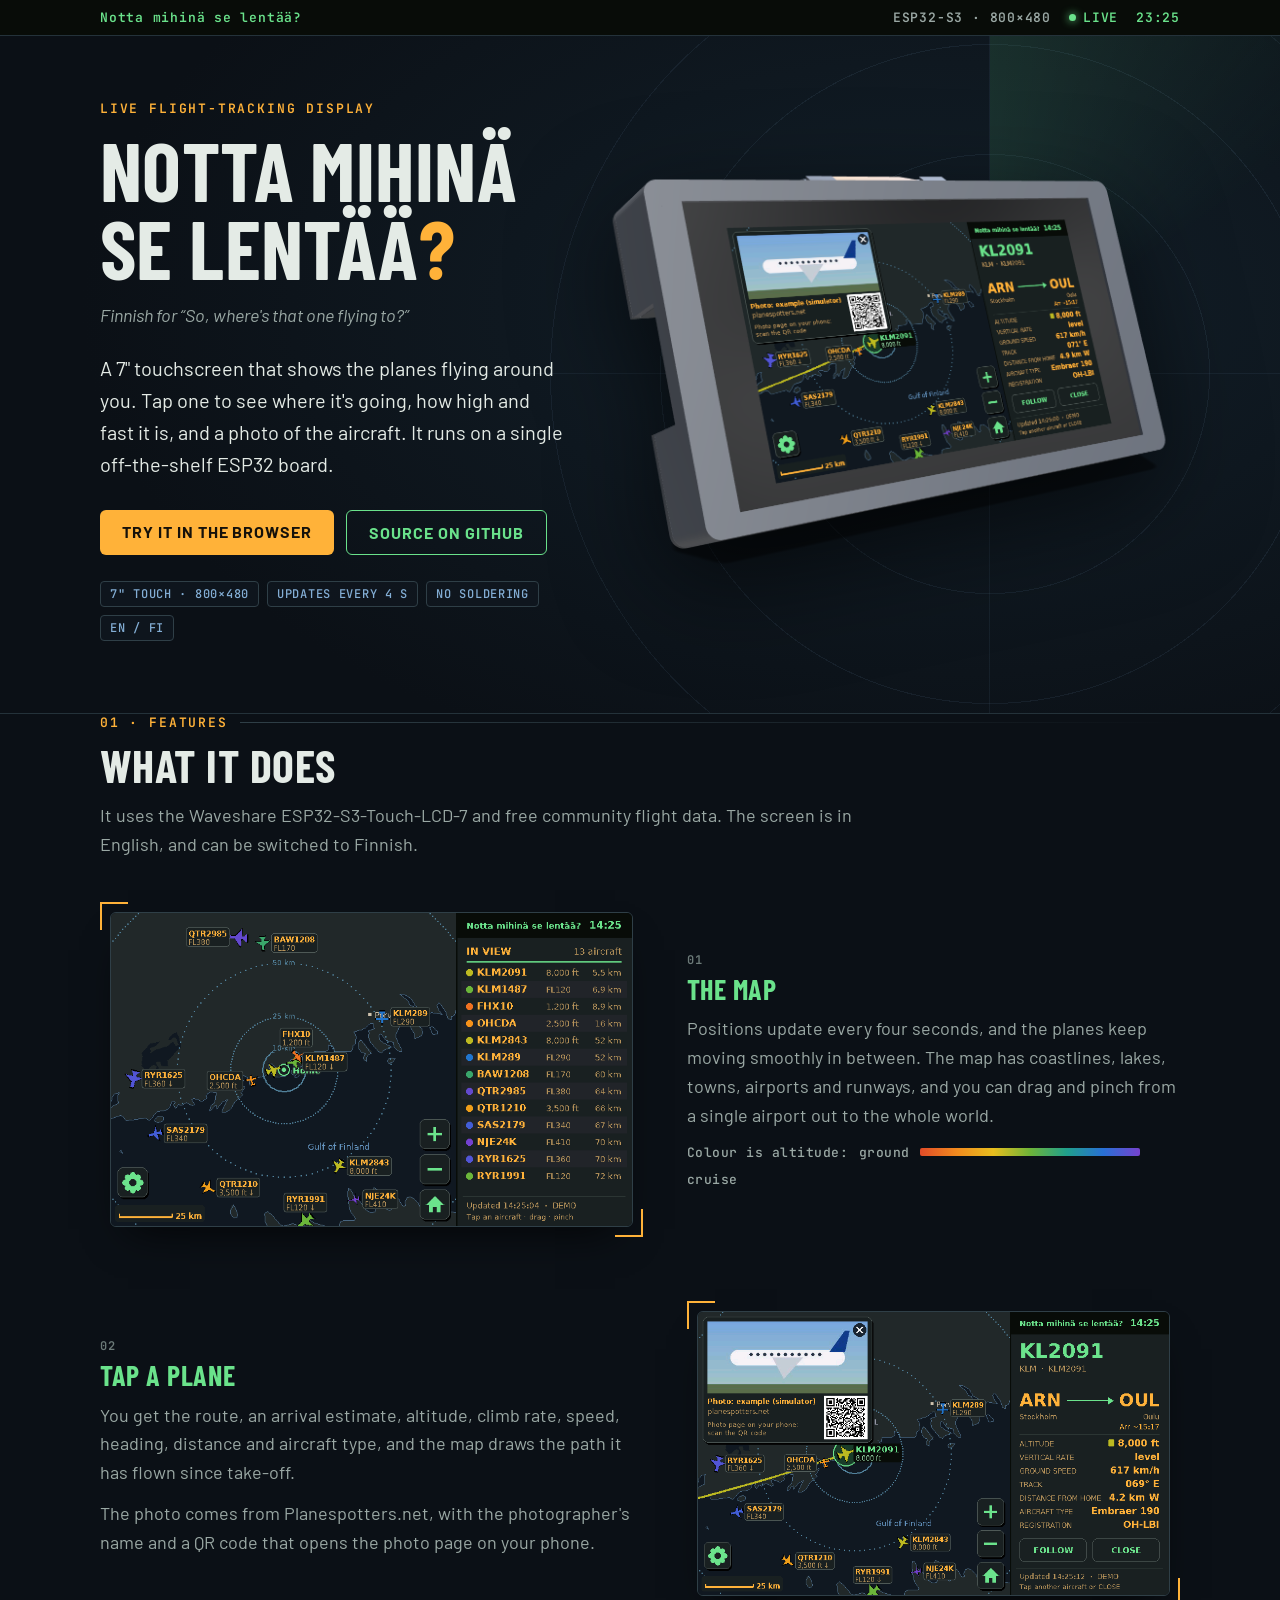
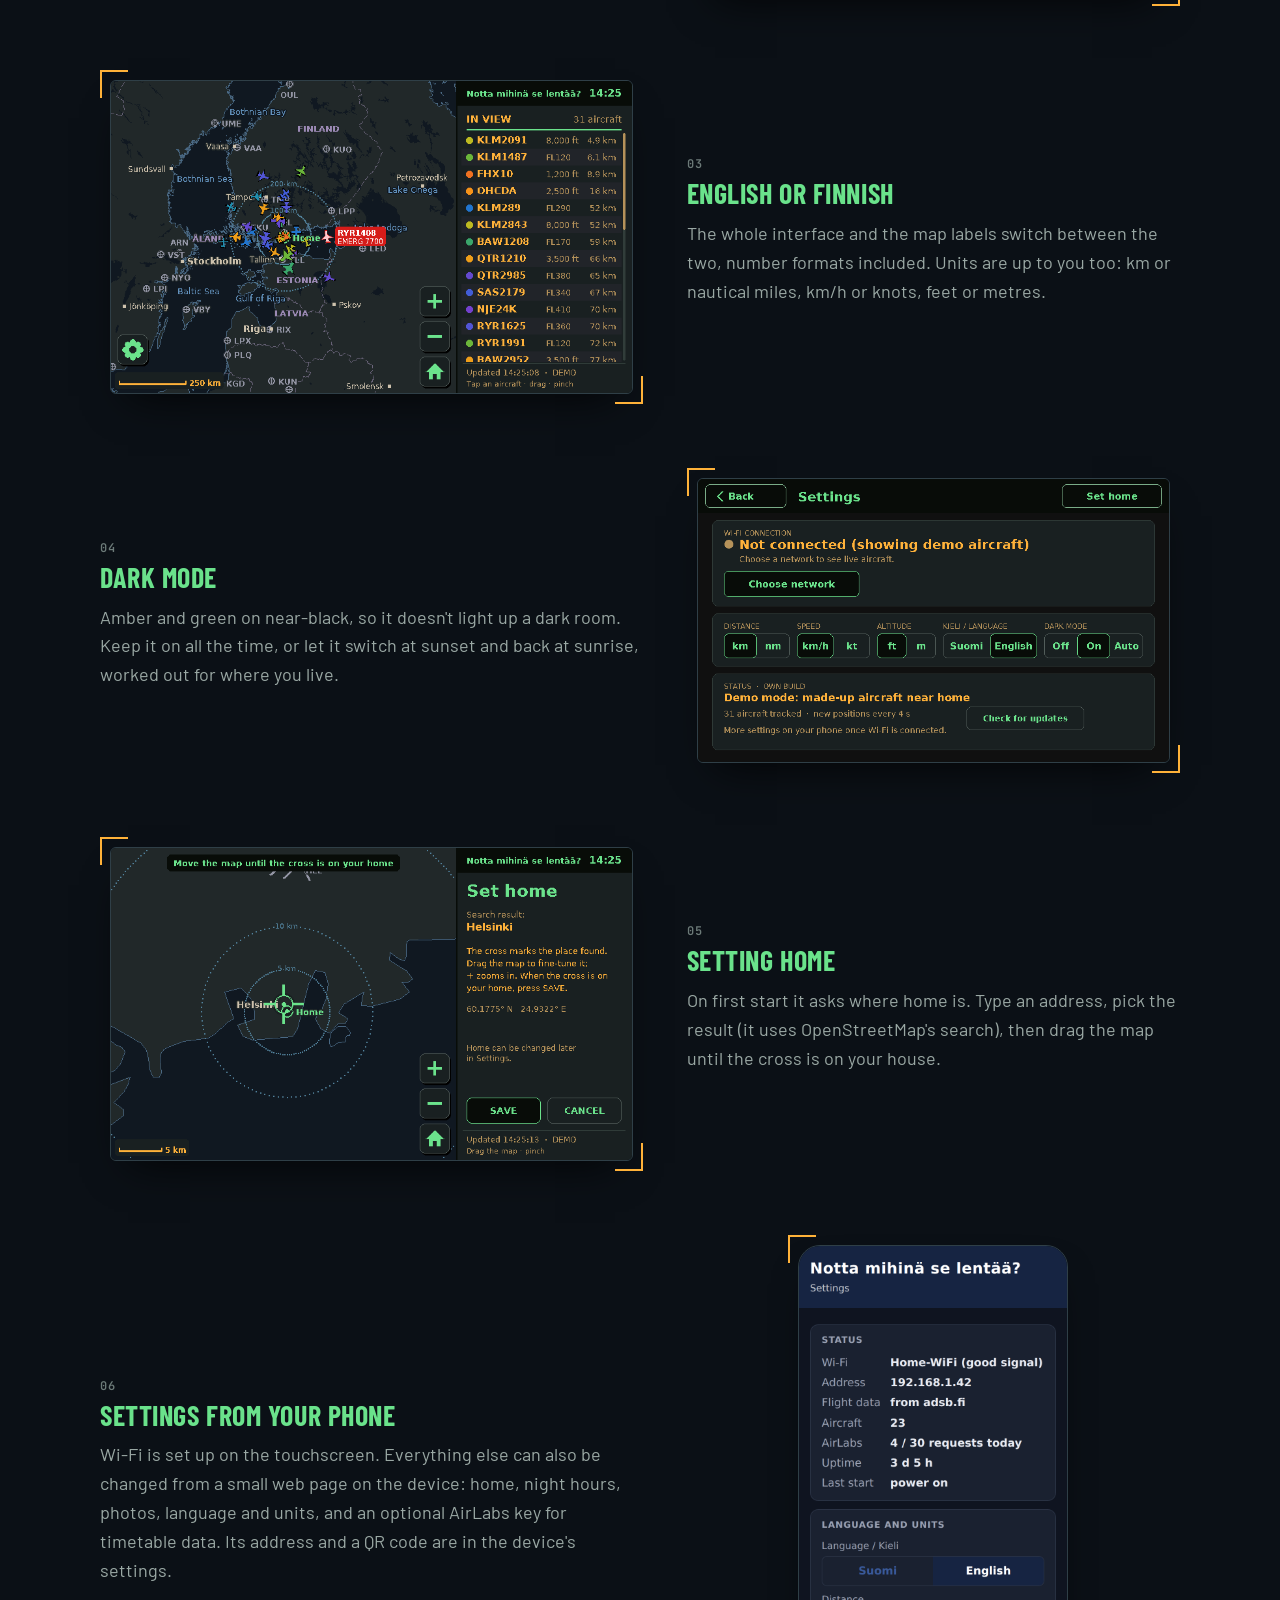
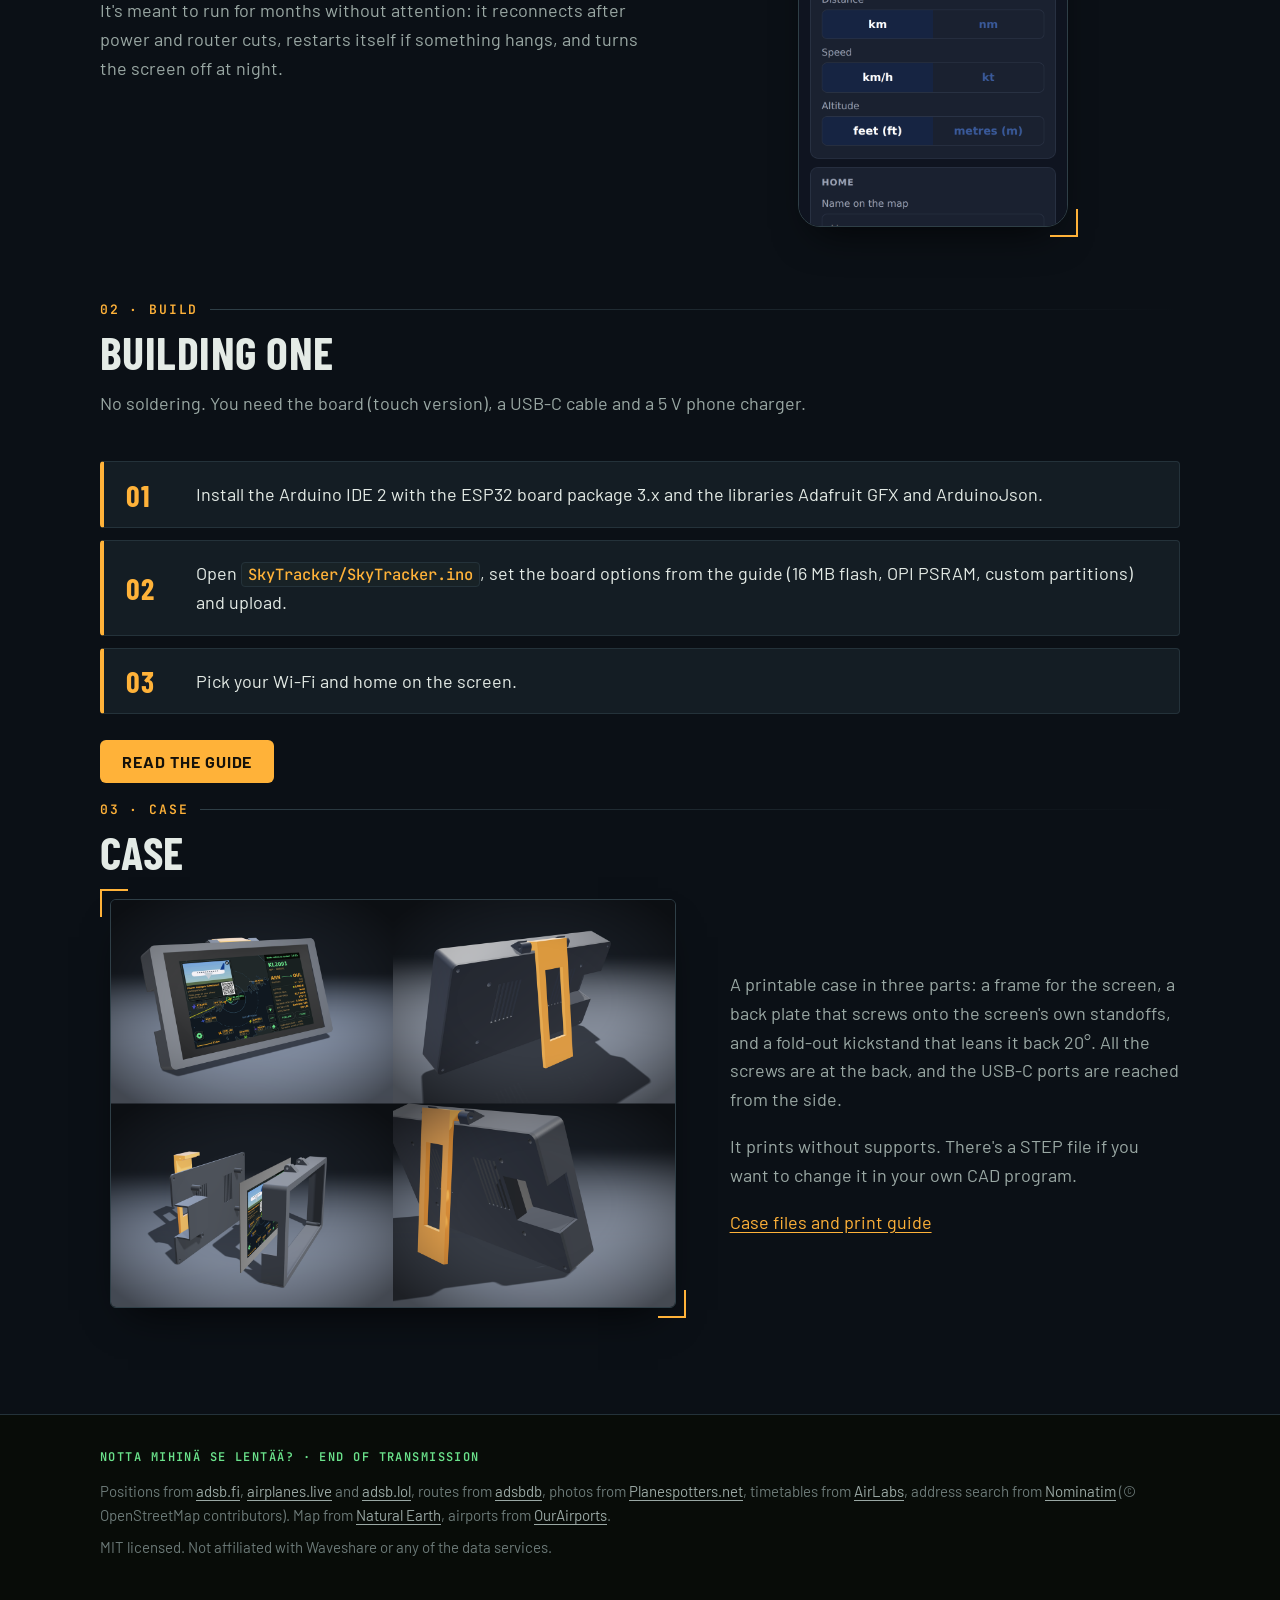
==== commit 4e3ae6ed: "Screenshots in dark mode Map, selected flight, zoomed-out view, setting home and the settings screen" ====
--- a/docs/index.html
+++ b/docs/index.html
@@ -82,7 +82,7 @@
   </div>
 
   <div class="feature">
-    <div class="frame"><img class="shot" src="img/dark.png" width="800" height="480" alt="The dark colours: amber and green on black" loading="lazy"></div>
+    <div class="frame"><img class="shot" src="img/settings.png" width="800" height="480" alt="The settings screen with the dark mode switch" loading="lazy"></div>
     <div>
       <p class="num">04</p>
       <h3>Dark mode</h3>
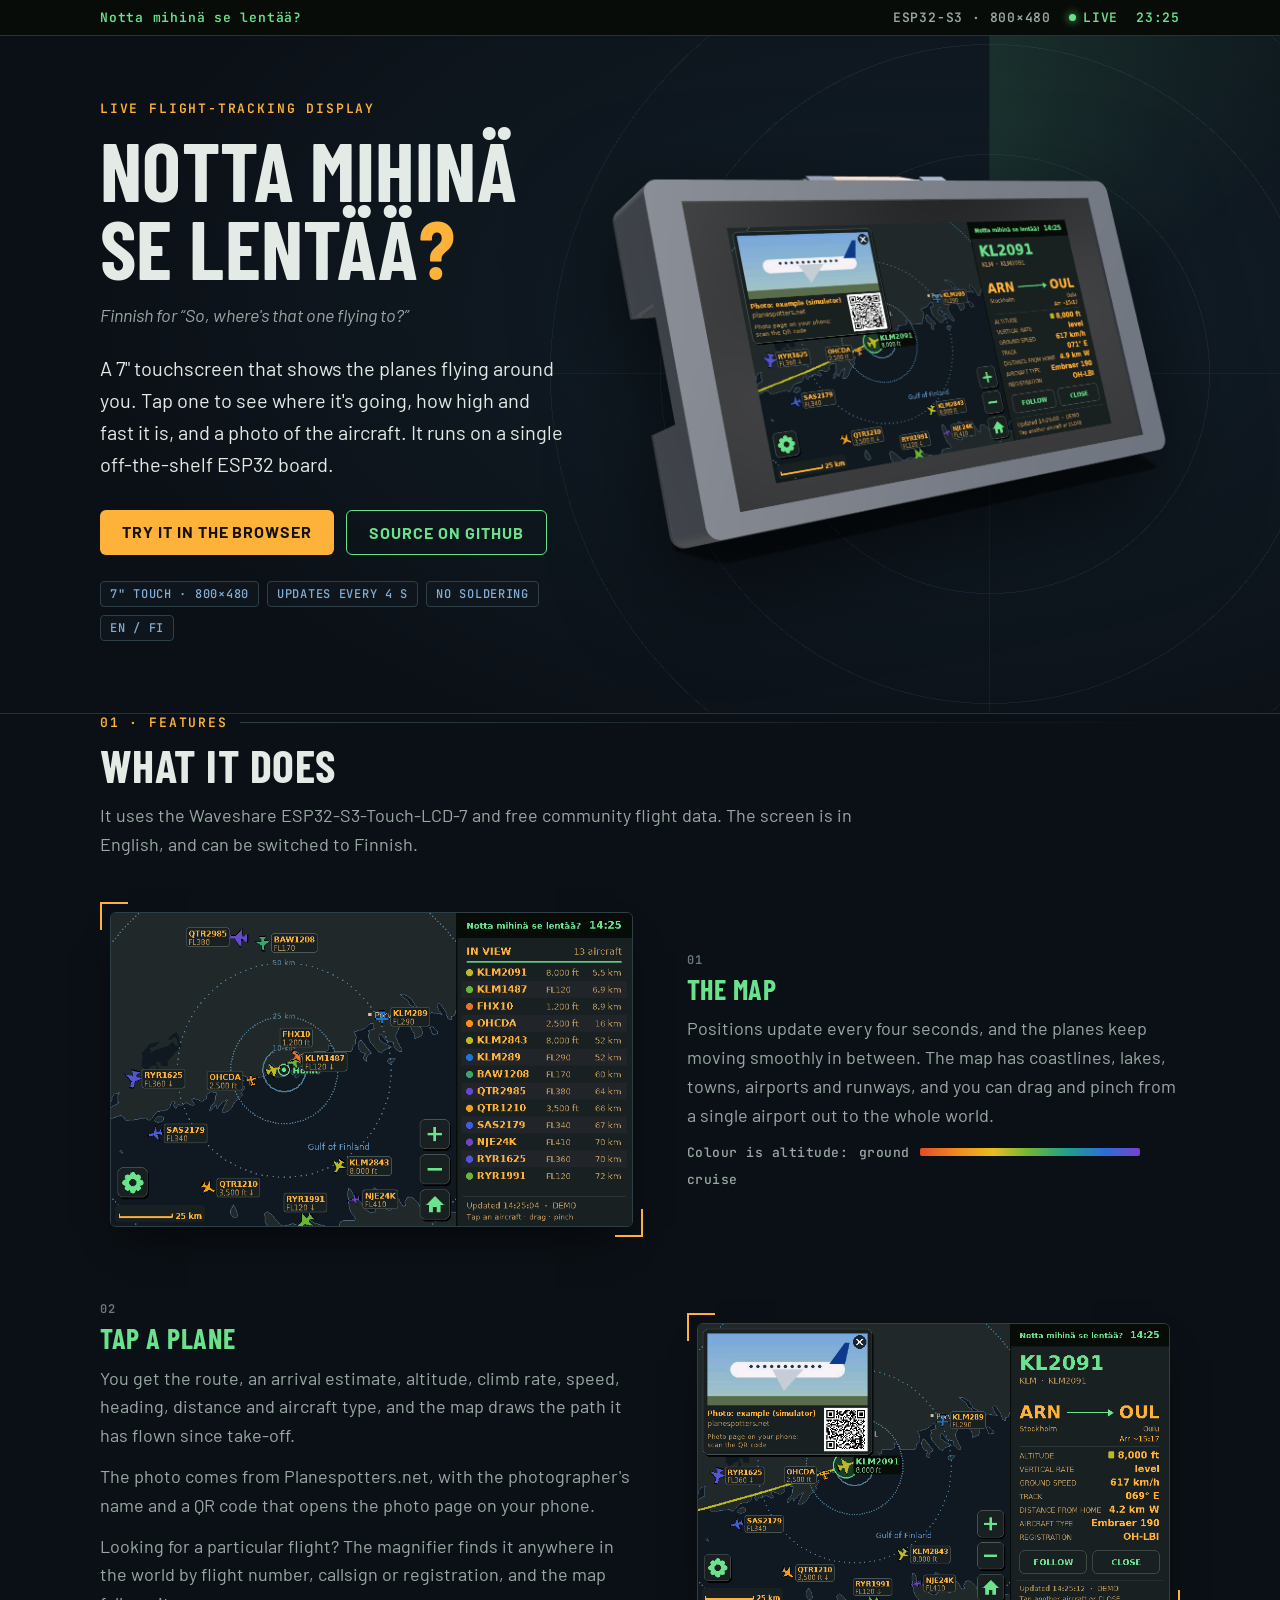
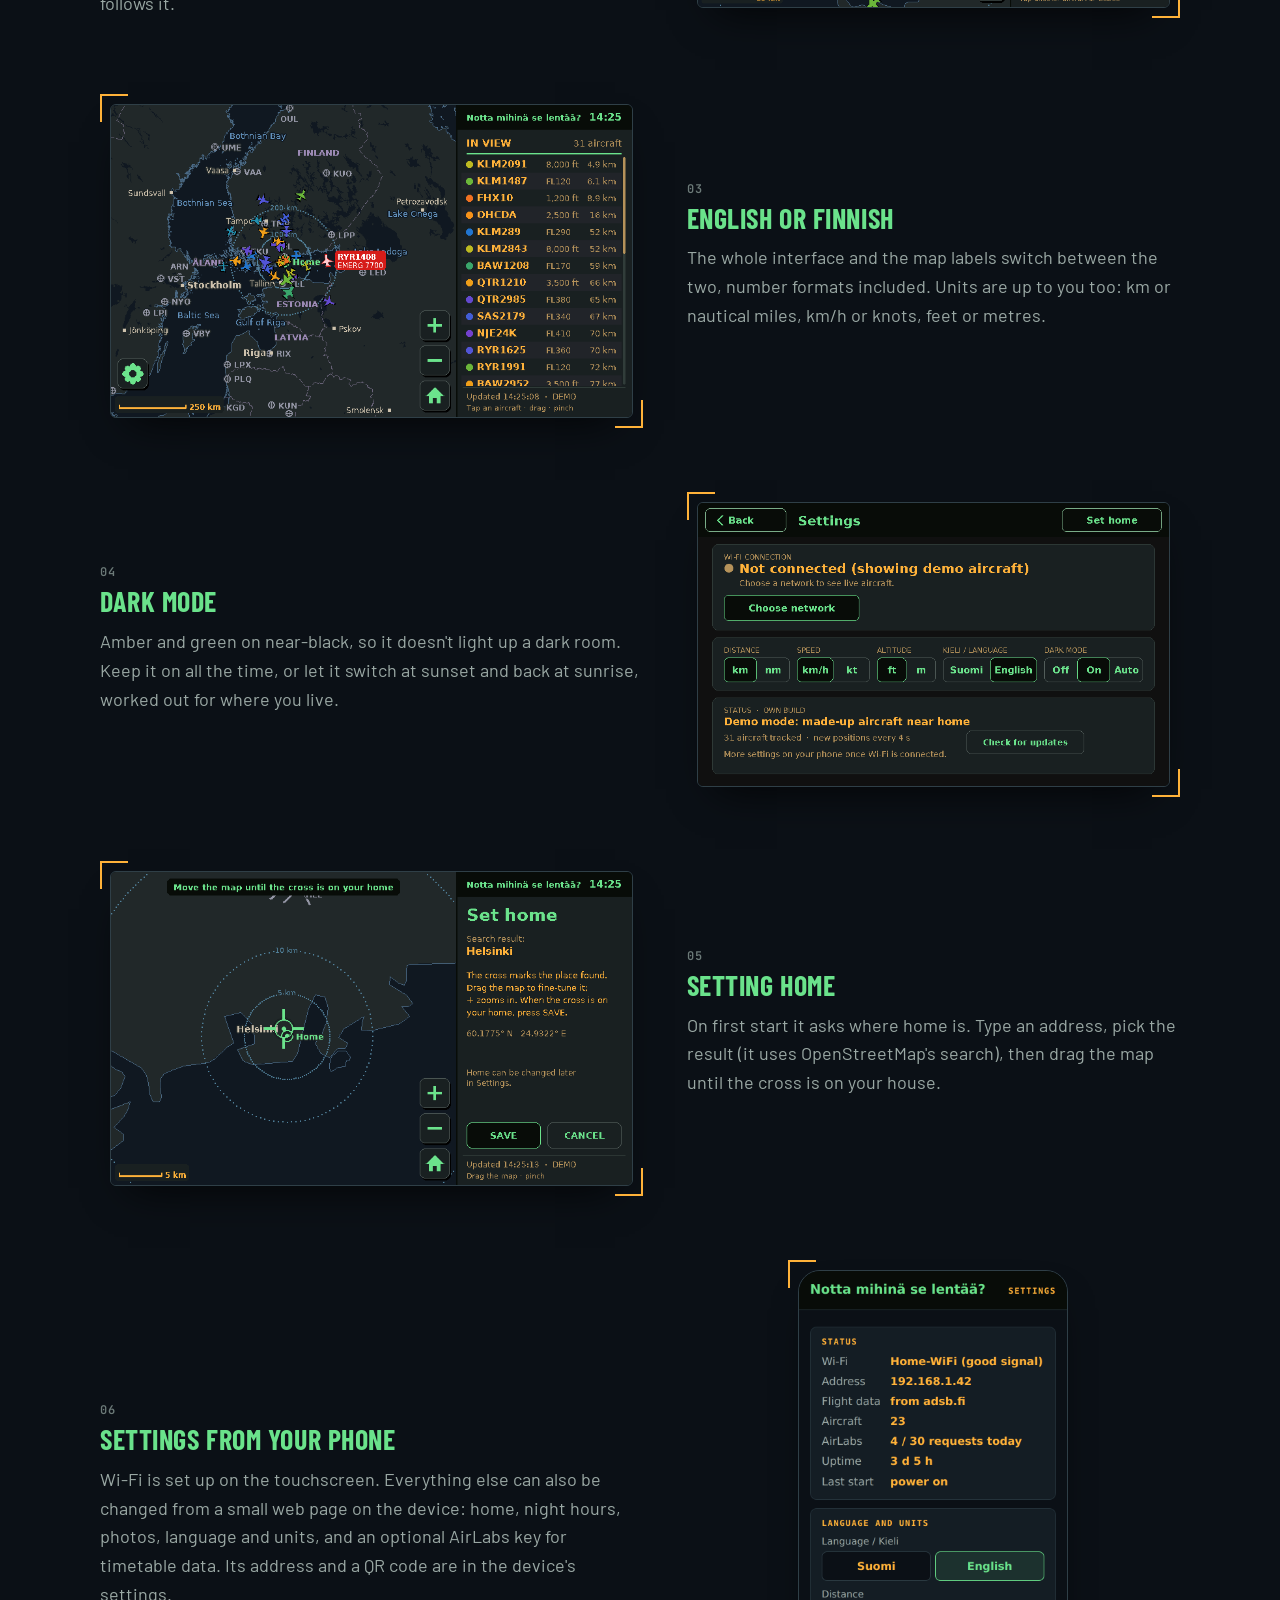
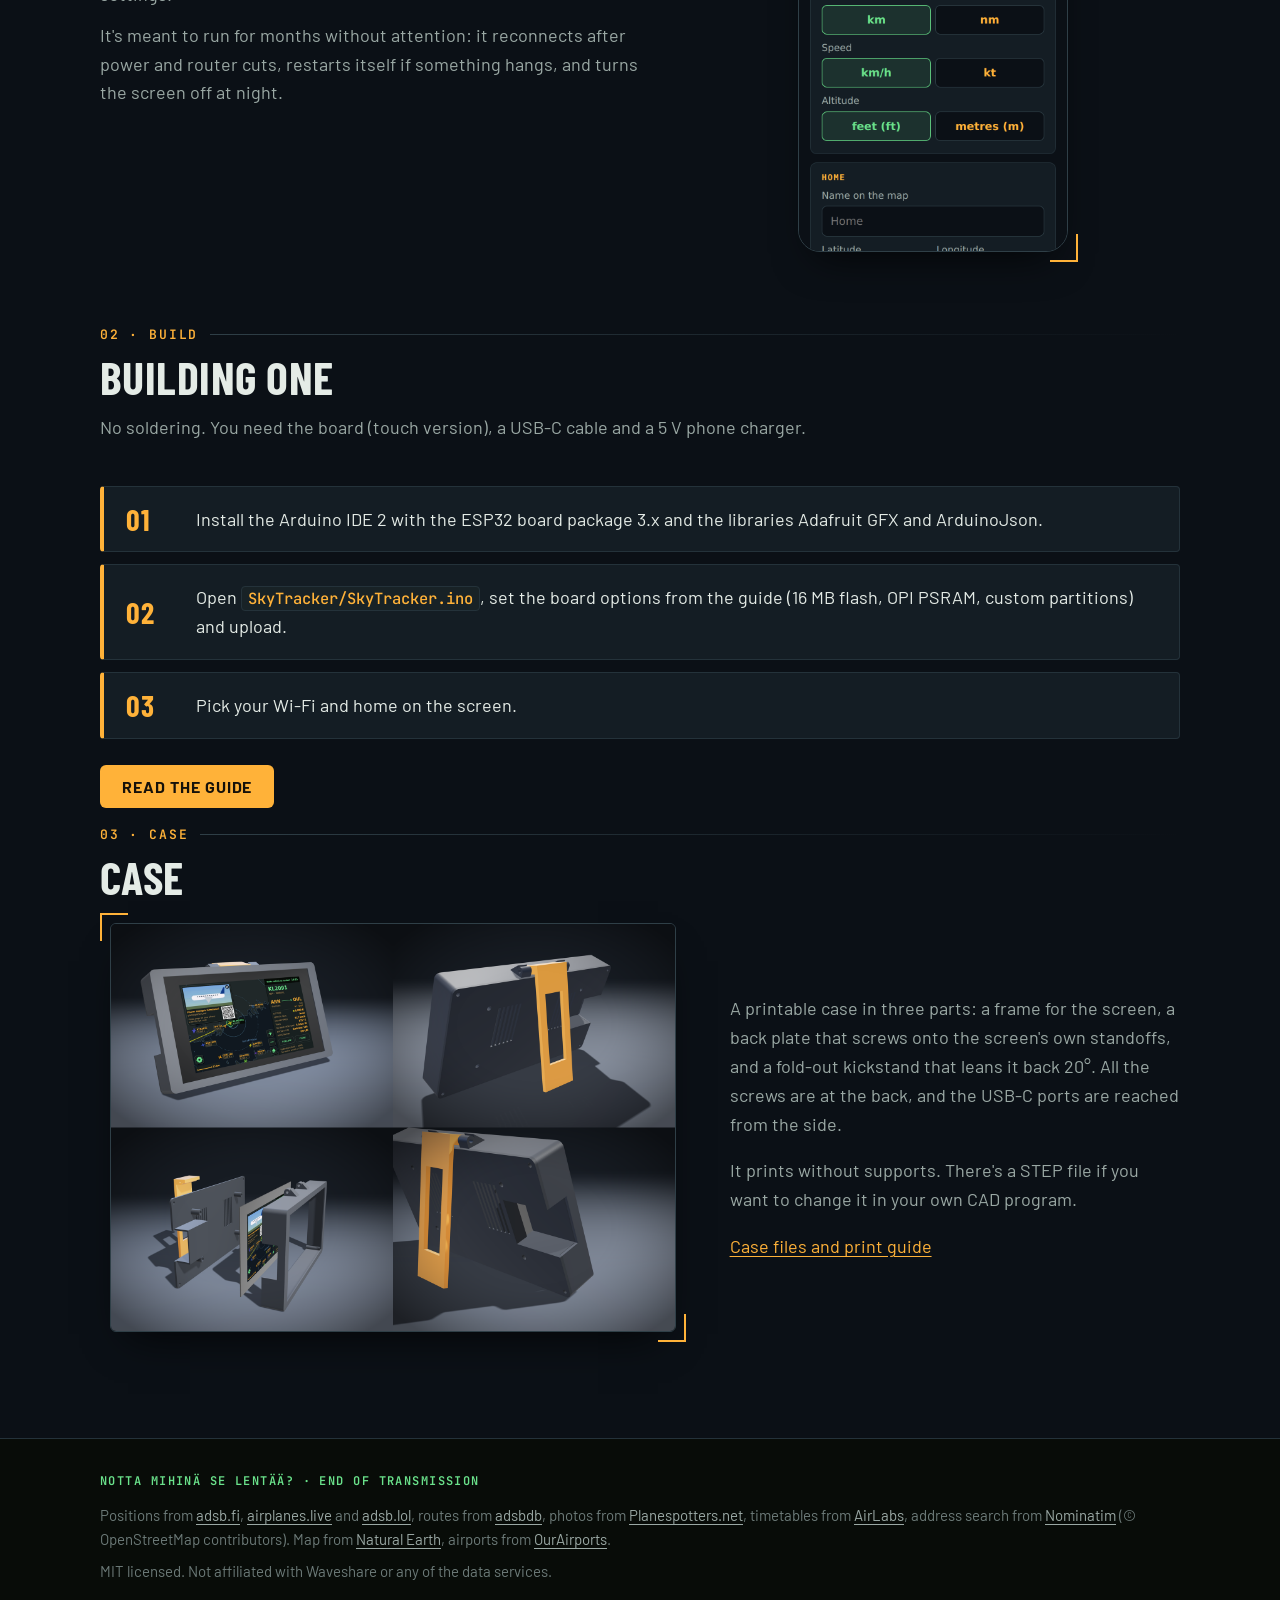
==== commit cce7f802: "Magnifier on the map: find any flight by number, callsign or registration The button in the top righ" ====
--- a/docs/index.html
+++ b/docs/index.html
@@ -69,6 +69,7 @@
       <h3>Tap a plane</h3>
       <p>You get the route, an arrival estimate, altitude, climb rate, speed, heading, distance and aircraft type, and the map draws the path it has flown since take-off.</p>
       <p>The photo comes from Planespotters.net, with the photographer's name and a QR code that opens the photo page on your phone.</p>
+      <p>Looking for a particular flight? The magnifier finds it anywhere in the world by flight number, callsign or registration, and the map follows it.</p>
     </div>
   </div>
 
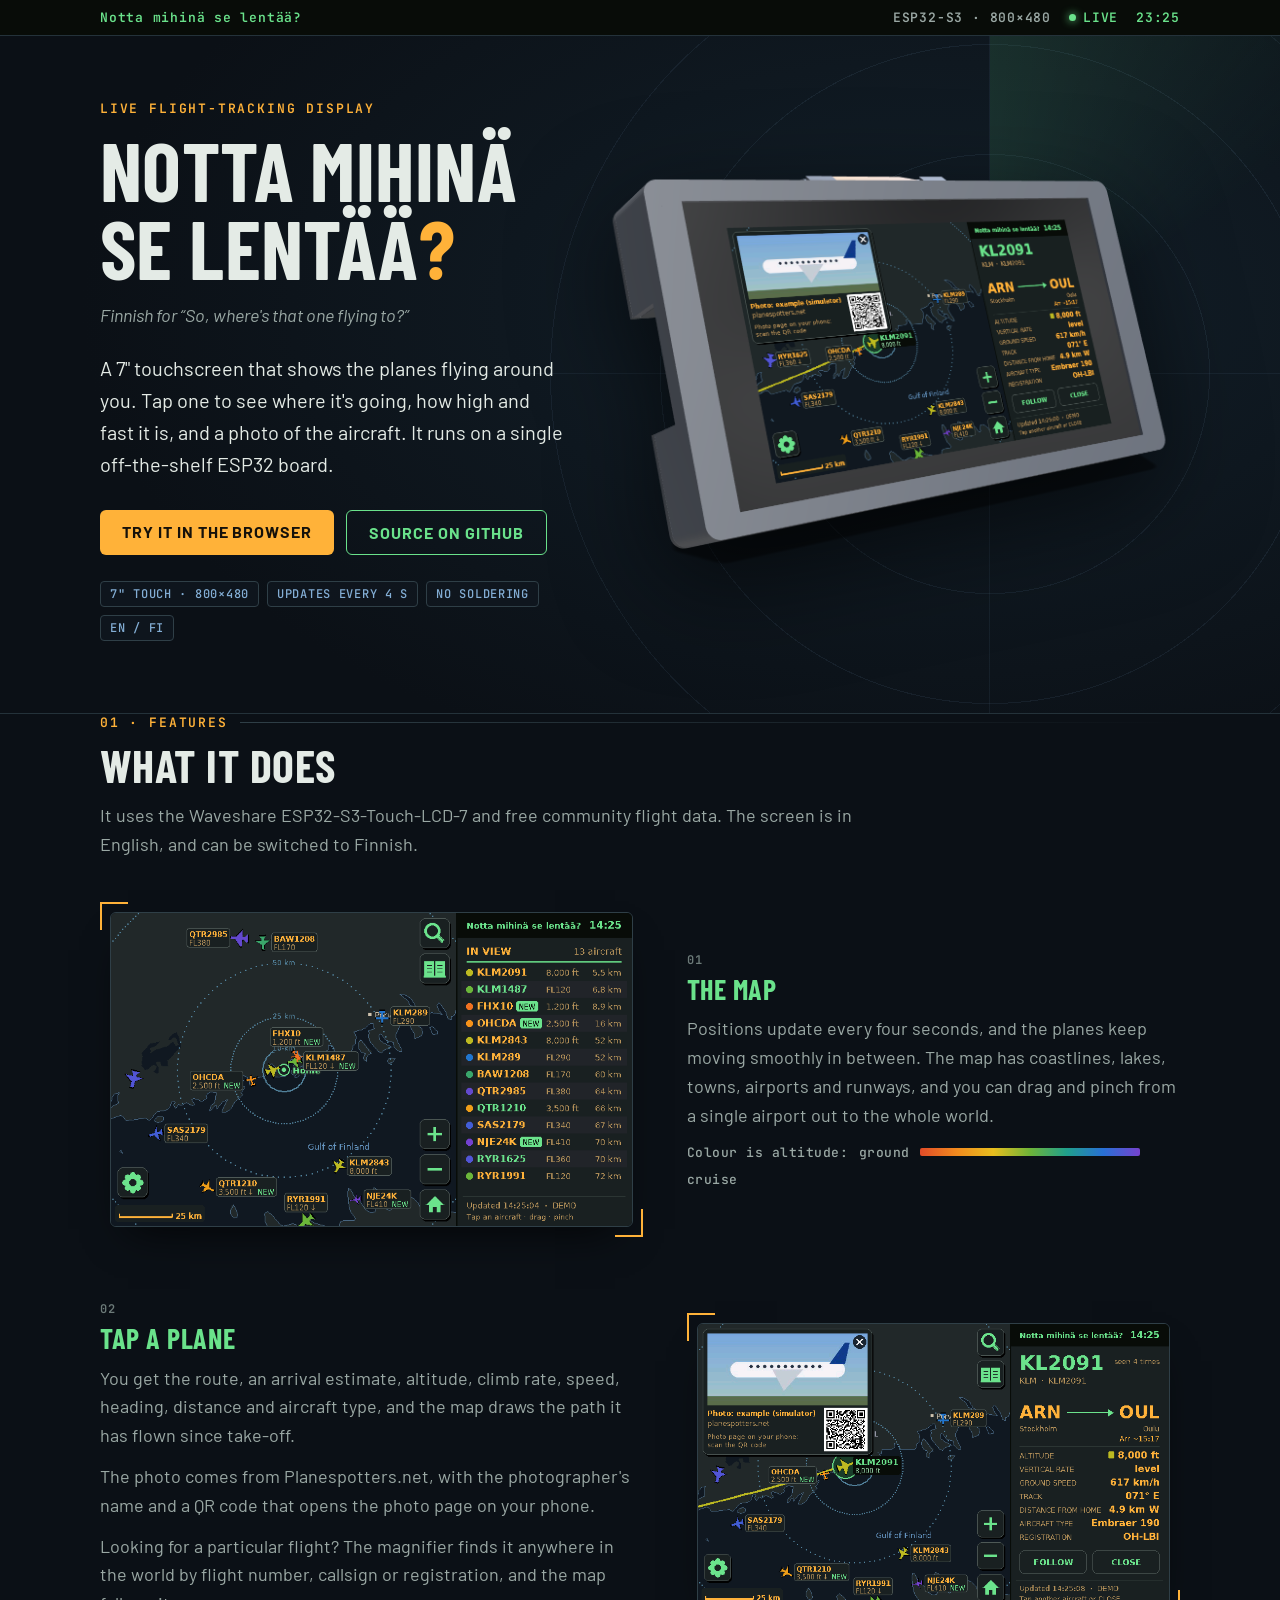
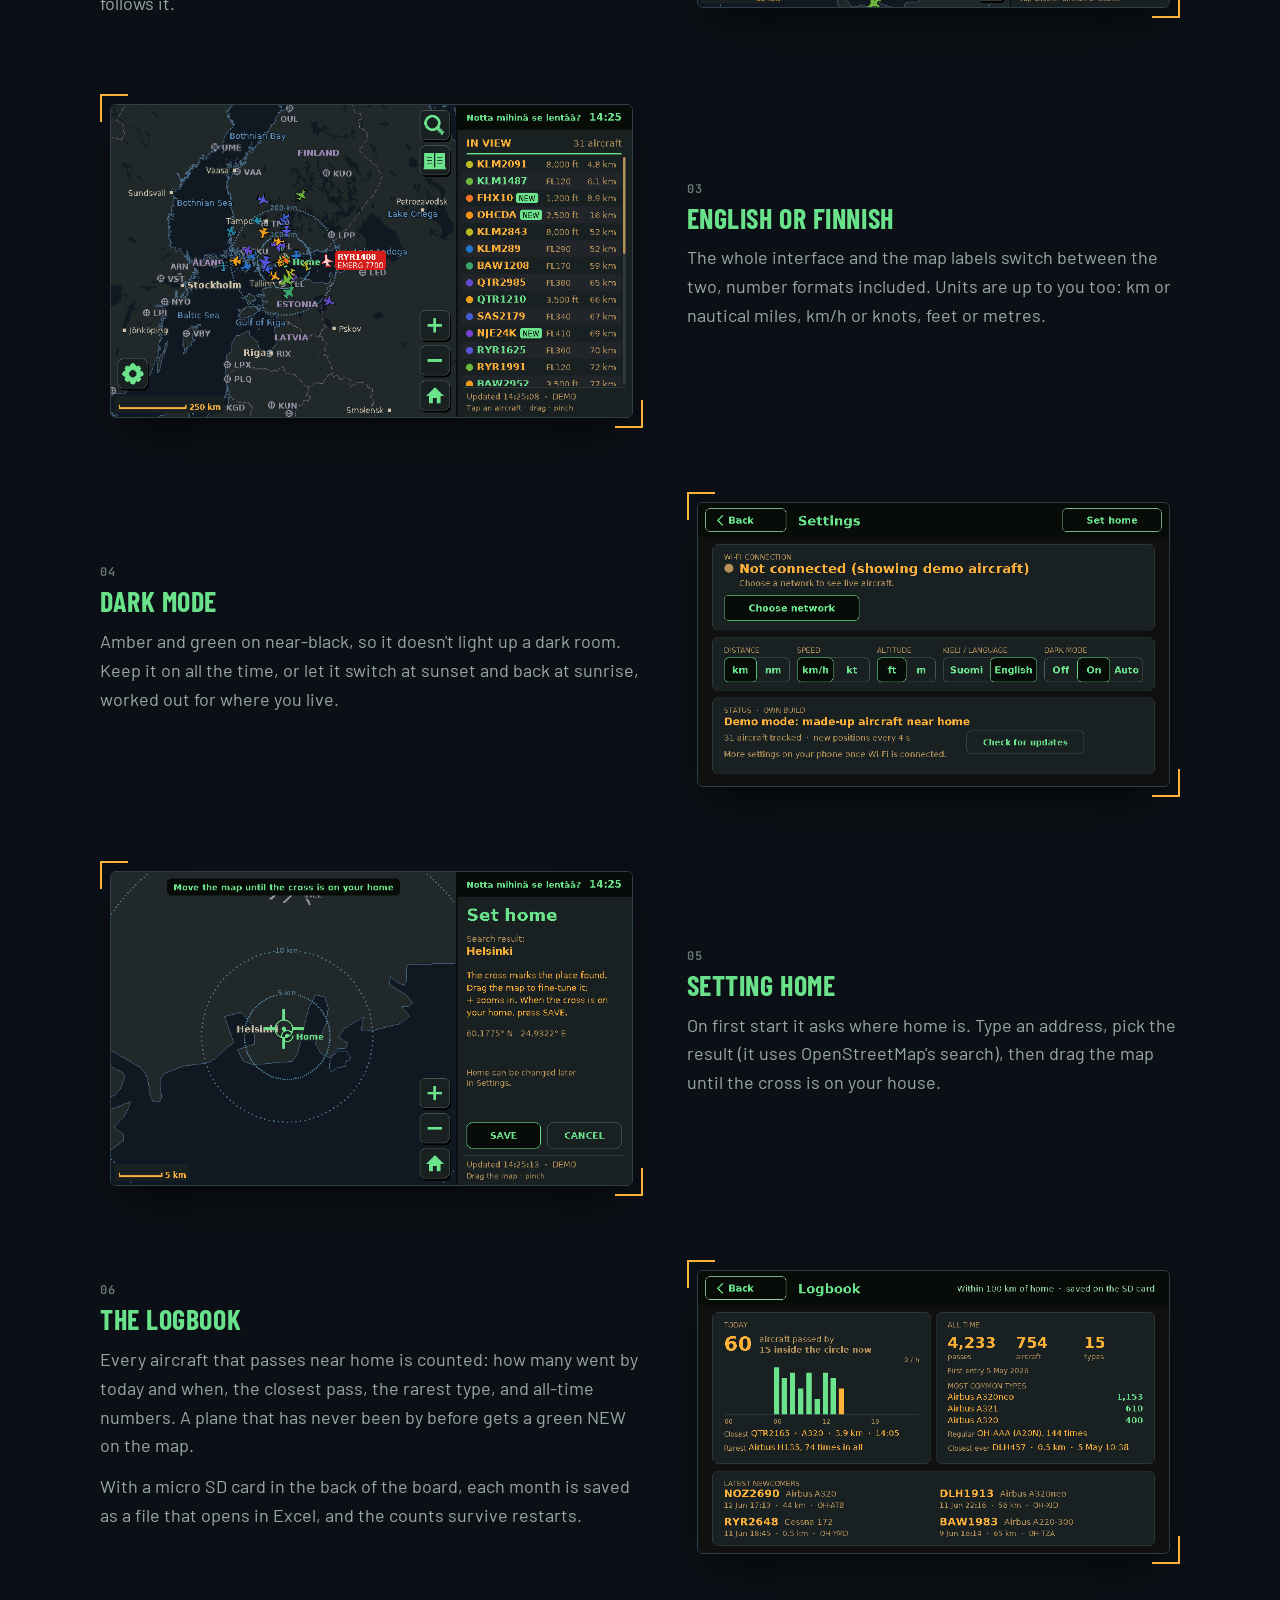
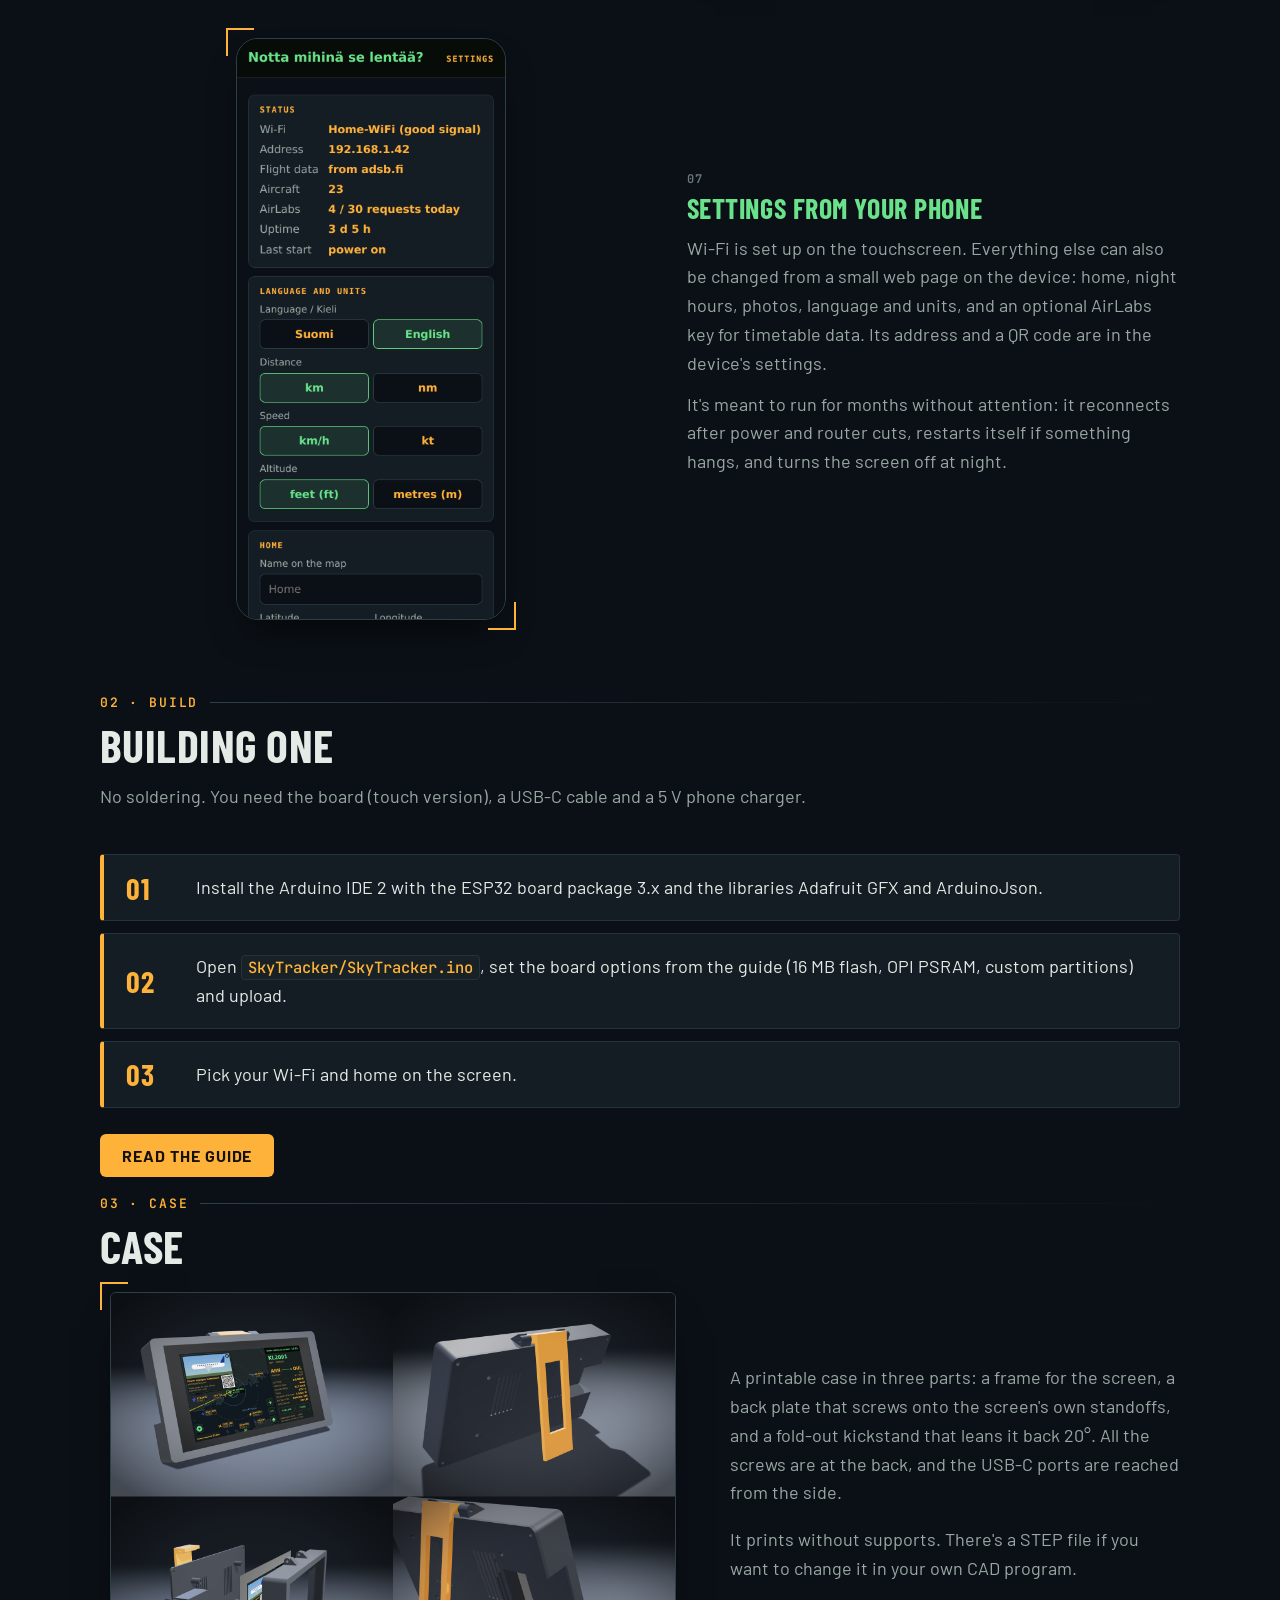
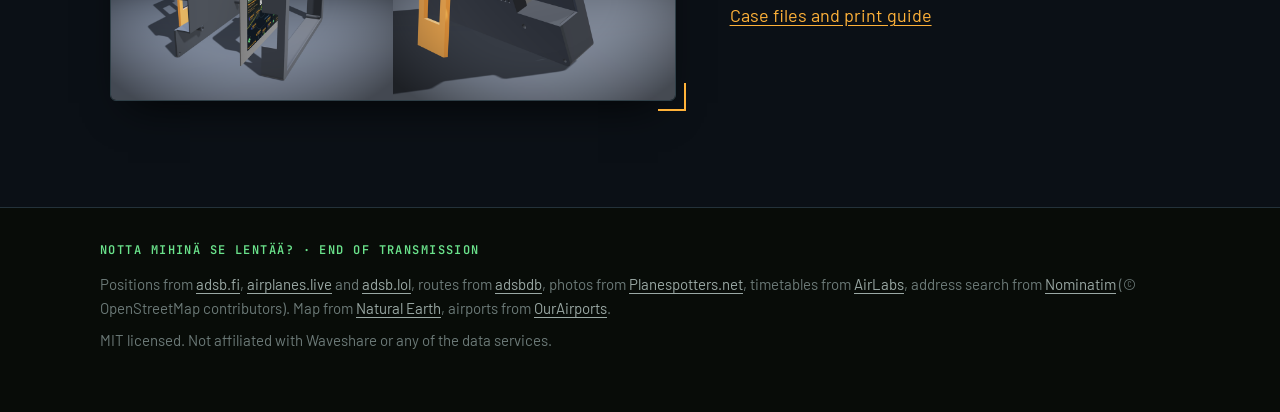
==== commit 0af783fb: "Logbook: counts the aircraft that pass near home, saved on the SD card Every aircraft that comes wit" ====
--- a/docs/index.html
+++ b/docs/index.html
@@ -35,7 +35,7 @@
       <p class="dialect">Finnish for “So, where's that one flying to?”</p>
       <p class="lede">A 7" touchscreen that shows the planes flying around you. Tap one to see where it's going, how high and fast it is, and a photo of the aircraft. It runs on a single off-the-shelf ESP32 board.</p>
       <div class="btns">
-        <a class="btn primary" href="simulator.html?v=21">Try it in the browser</a>
+        <a class="btn primary" href="simulator.html?v=23">Try it in the browser</a>
         <a class="btn ghost" href="https://github.com/N41KH05/notta-mihina-se-lentaa">Source on GitHub</a>
       </div>
       <ul class="specs">
@@ -101,9 +101,19 @@
   </div>
 
   <div class="feature">
+    <div class="frame"><img class="shot" src="img/logbook.png" width="800" height="480" alt="The logbook: today's passes by hour and the all-time counts" loading="lazy"></div>
+    <div>
+      <p class="num">06</p>
+      <h3>The logbook</h3>
+      <p>Every aircraft that passes near home is counted: how many went by today and when, the closest pass, the rarest type, and all-time numbers. A plane that has never been by before gets a green NEW on the map.</p>
+      <p>With a micro SD card in the back of the board, each month is saved as a file that opens in Excel, and the counts survive restarts.</p>
+    </div>
+  </div>
+
+  <div class="feature">
     <div class="frame phone"><img class="shot" src="img/phone.png" width="780" height="1688" alt="The settings page on a phone" loading="lazy"></div>
     <div>
-      <p class="num">06</p>
+      <p class="num">07</p>
       <h3>Settings from your phone</h3>
       <p>Wi-Fi is set up on the touchscreen. Everything else can also be changed from a small web page on the device: home, night hours, photos, language and units, and an optional AirLabs key for timetable data. Its address and a QR code are in the device's settings.</p>
       <p>It's meant to run for months without attention: it reconnects after power and router cuts, restarts itself if something hangs, and turns the screen off at night.</p>
